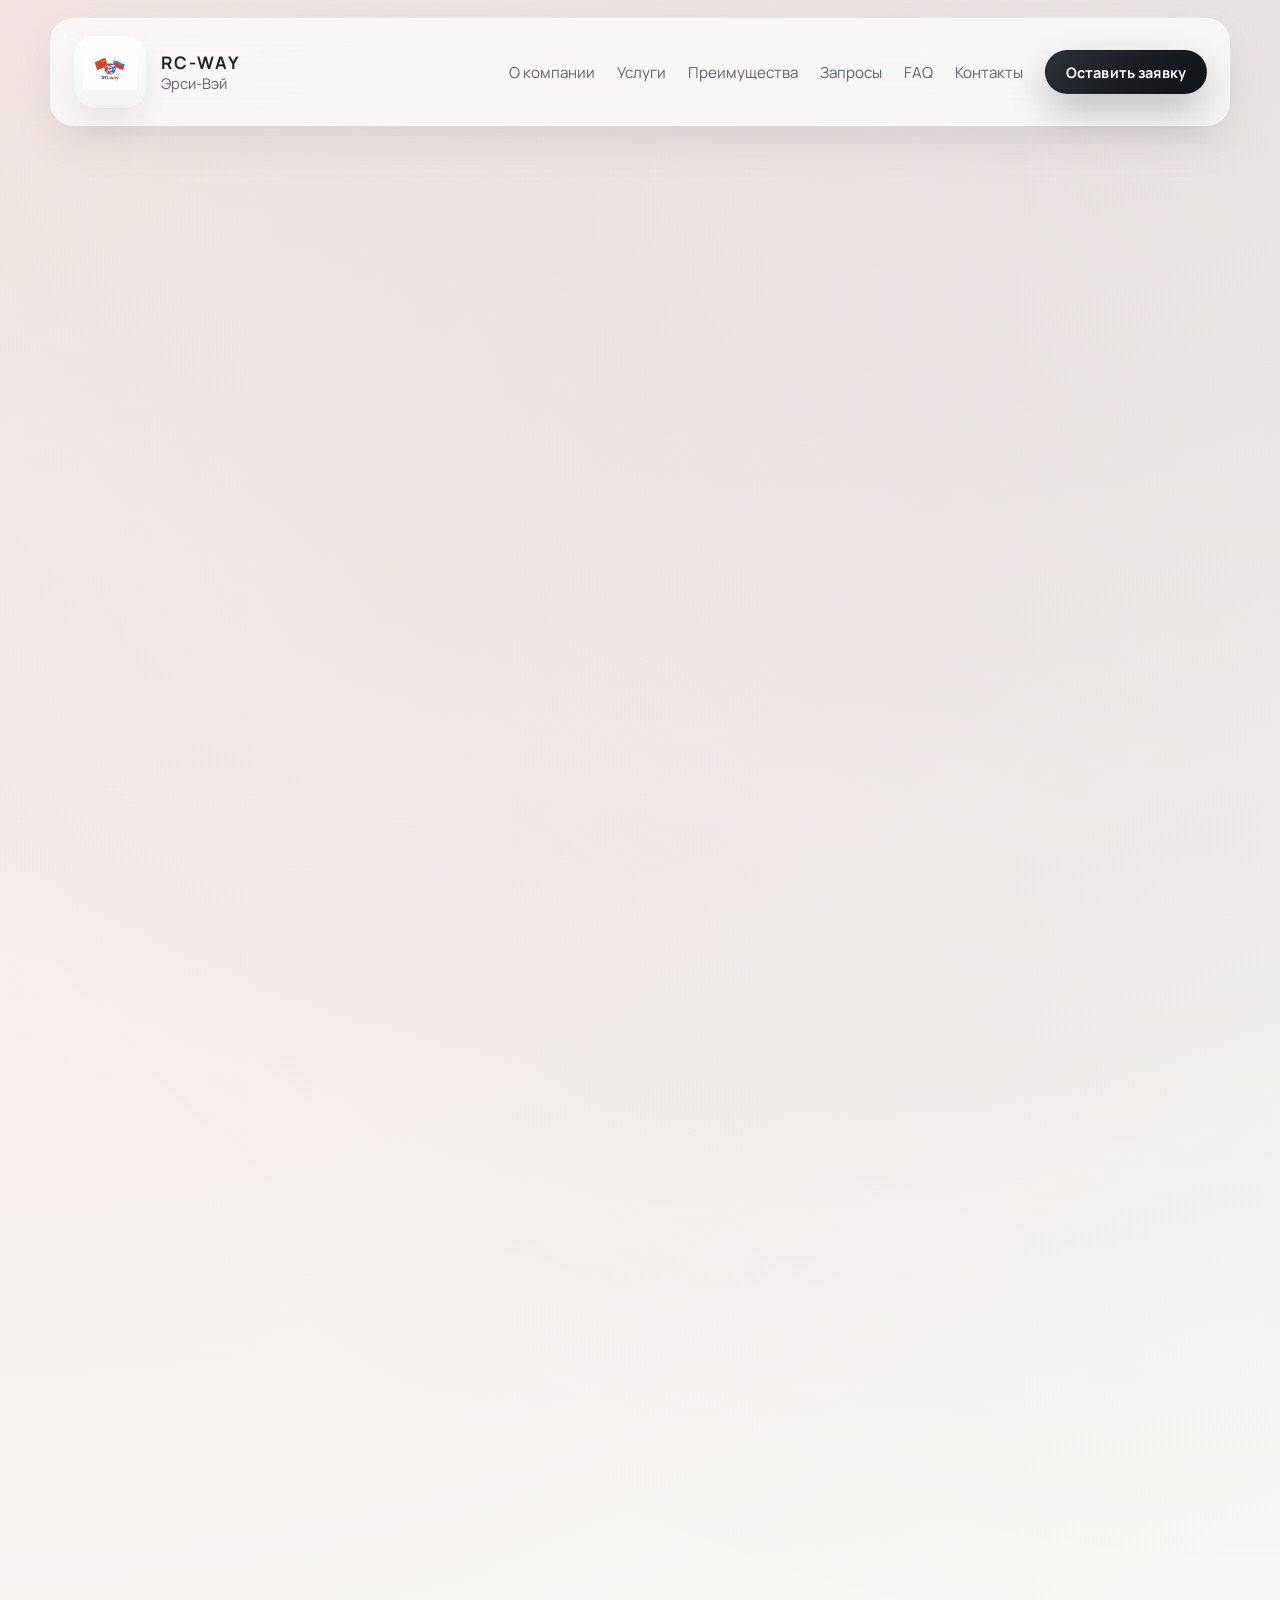
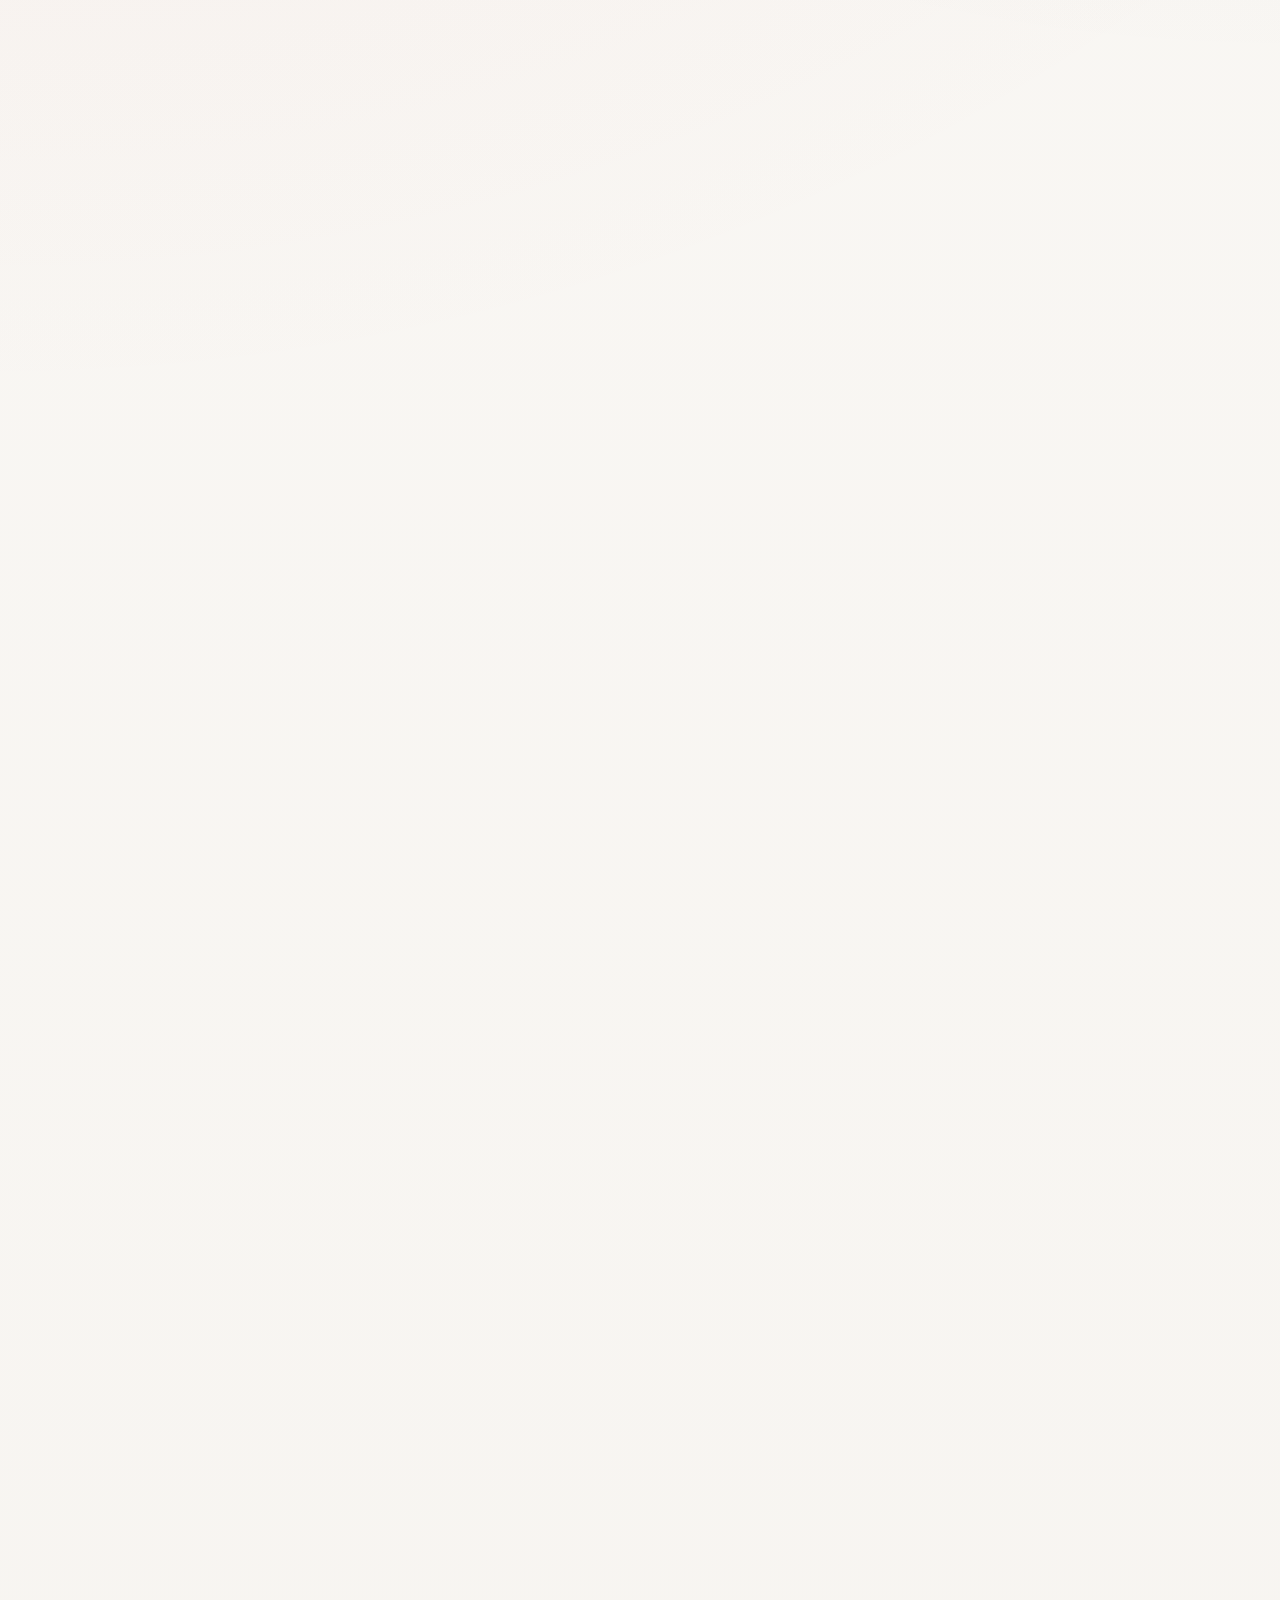
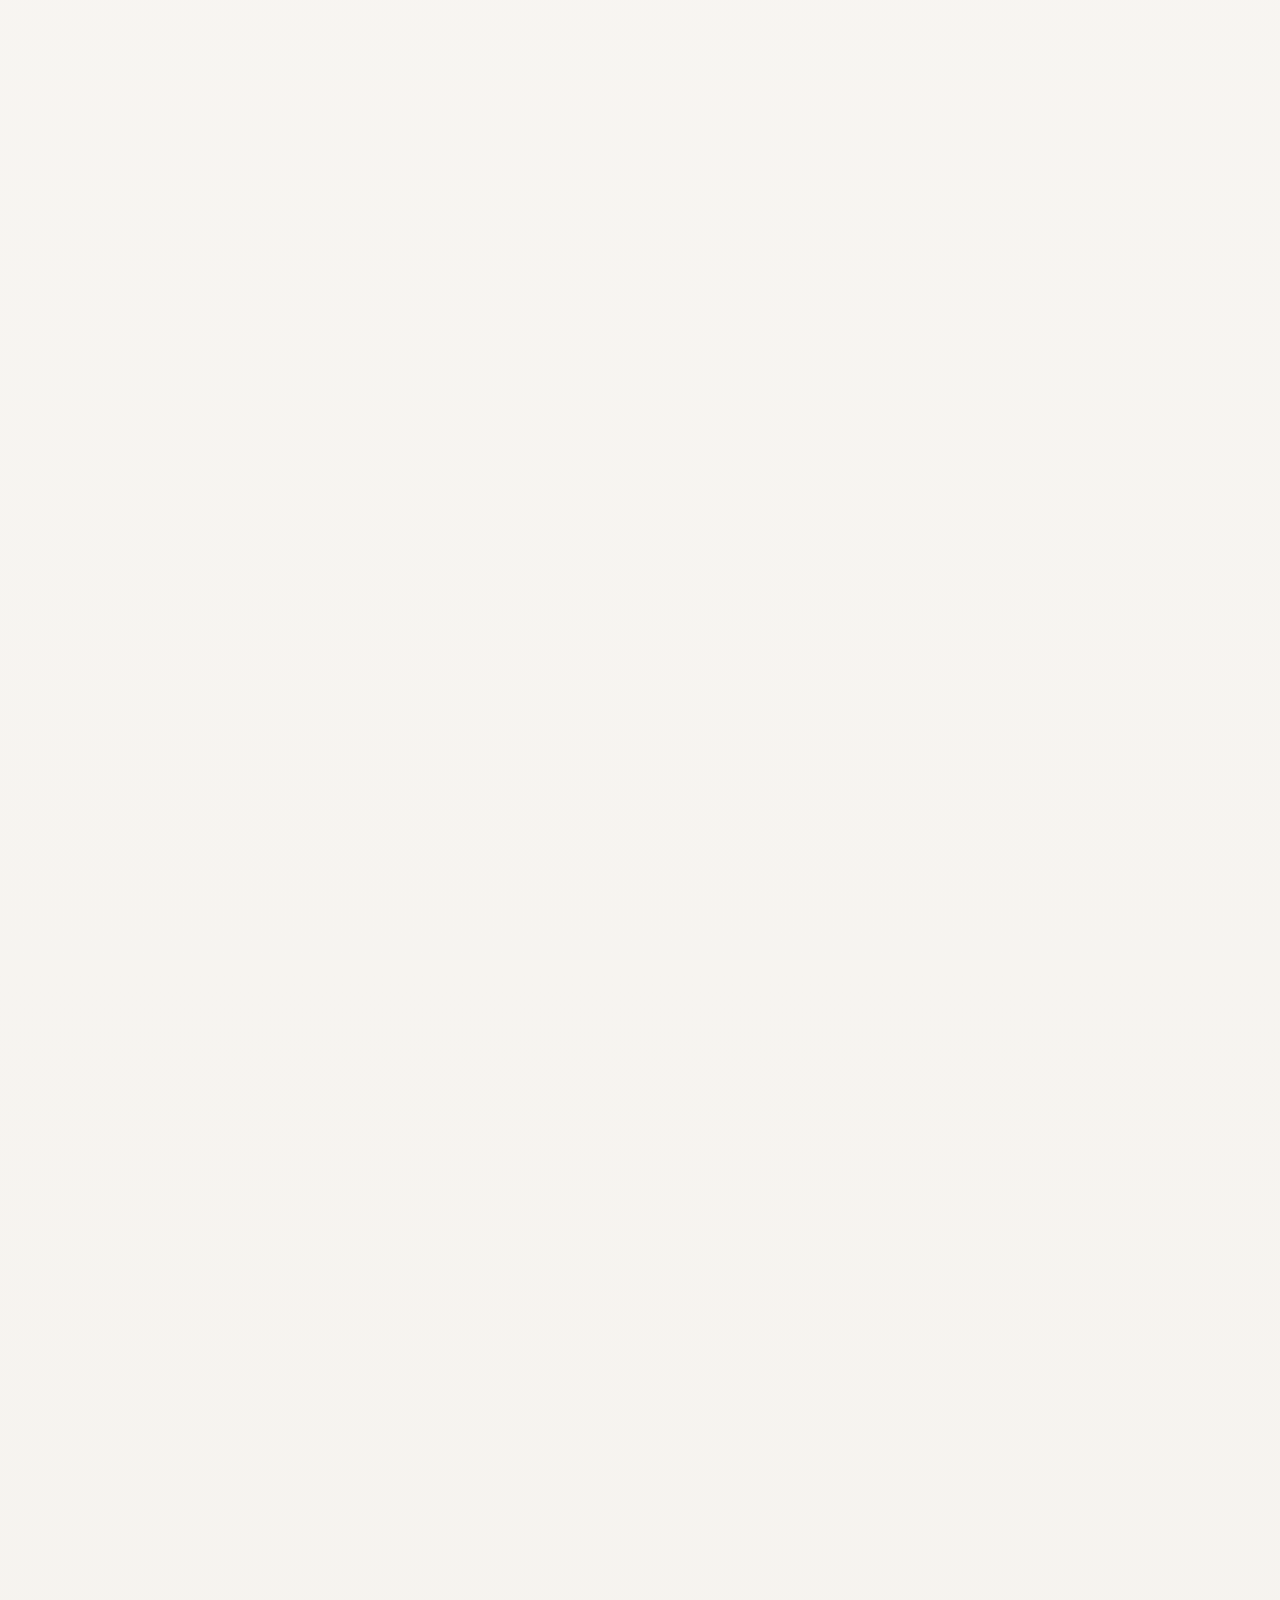
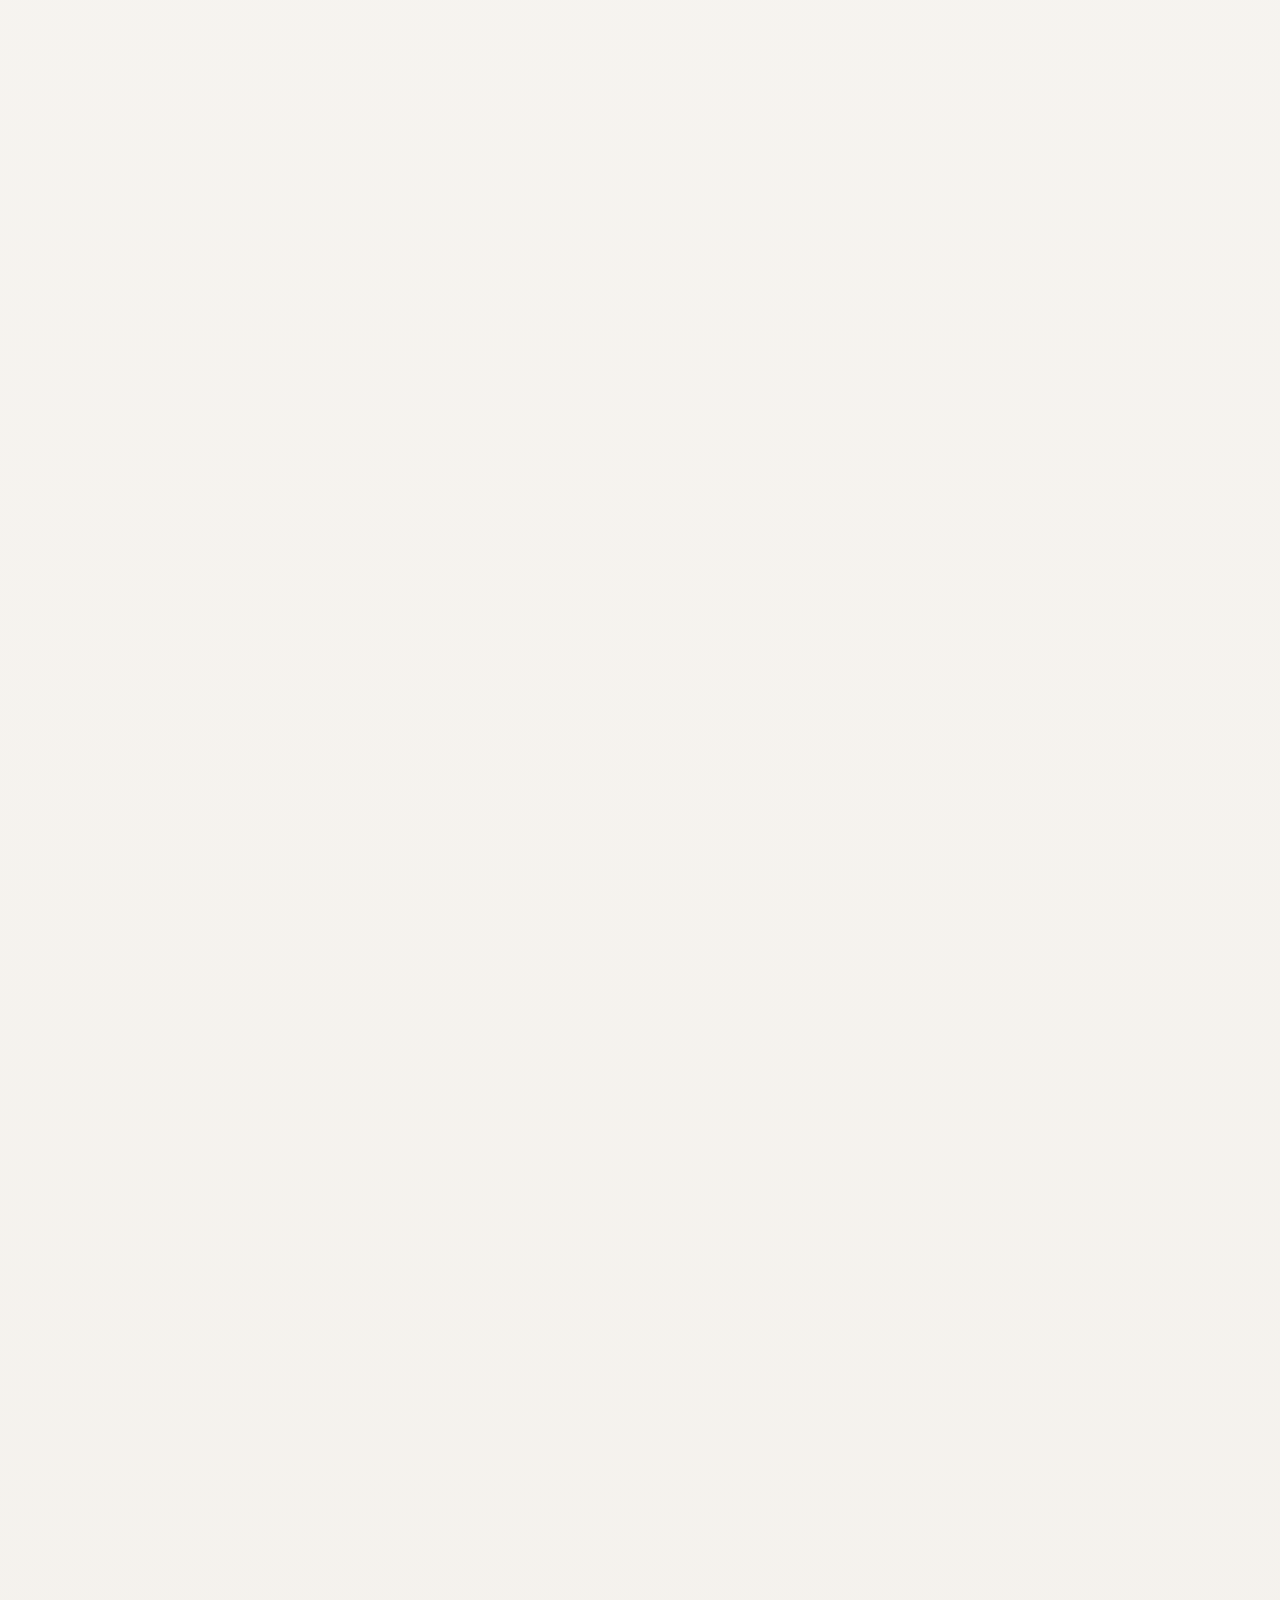
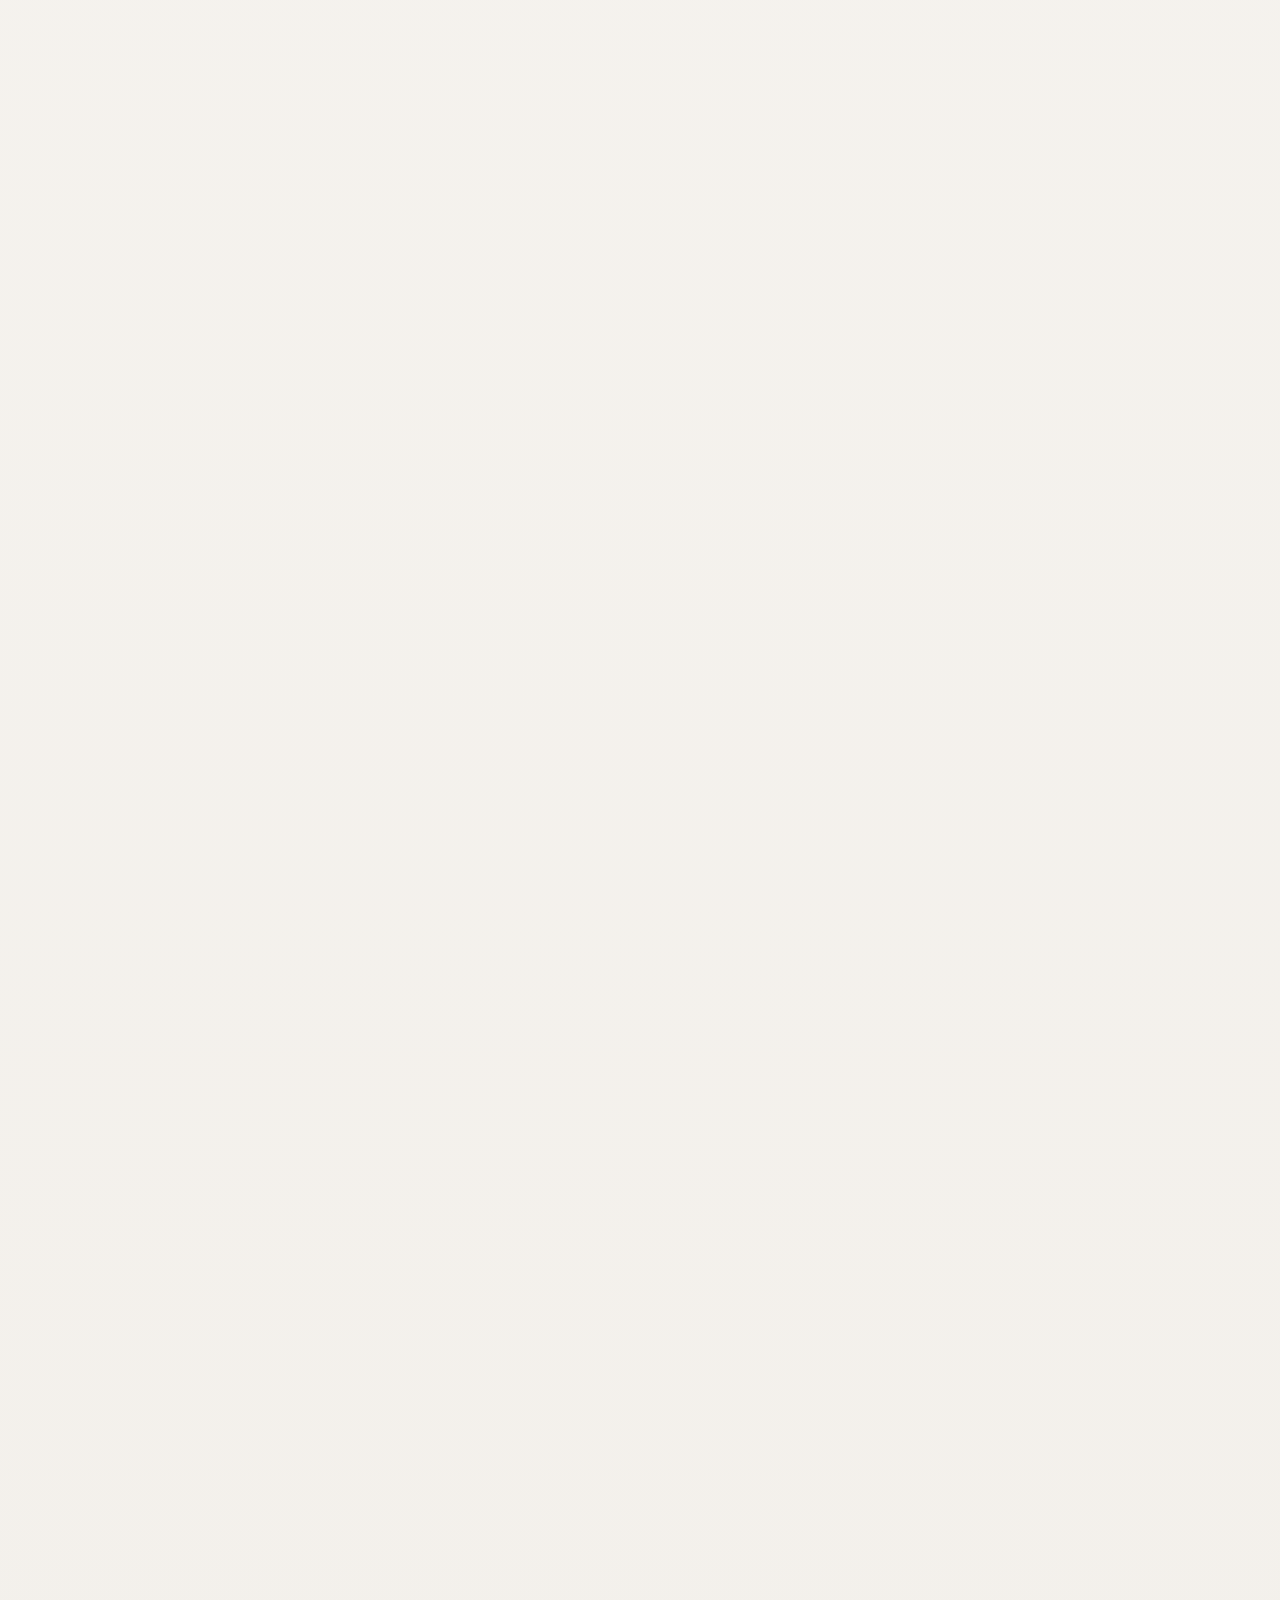
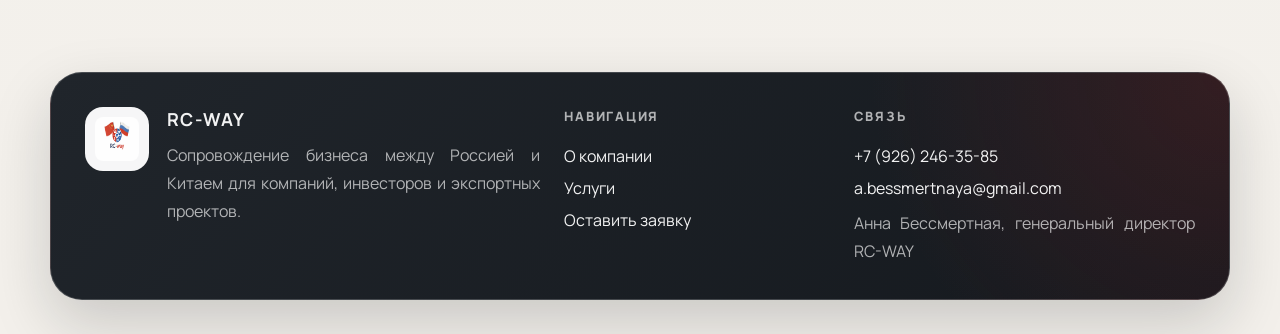
==== index.html @ 9daf8be9 "Add files via upload" ====
<!DOCTYPE html>
<html lang="ru">
<head>
  <meta charset="UTF-8">
  <meta name="viewport" content="width=device-width, initial-scale=1.0">
  <title>RC-WAY | Бизнес между Россией и Китаем: консалтинг, экспорт, локализация</title>
  <meta
    name="description"
    content="RC-WAY — сопровождение бизнеса между Россией и Китаем. Консалтинг, экспорт, локализация, логистика, GR-поддержка и комплексное сопровождение компаний и инвесторов."
  >
  <meta name="theme-color" content="#f6f4f1">
  <link rel="preconnect" href="https://fonts.googleapis.com">
  <link rel="preconnect" href="https://fonts.gstatic.com" crossorigin>
  <link
    href="https://fonts.googleapis.com/css2?family=Cormorant+Garamond:wght@500;600;700&family=Manrope:wght@400;500;600;700;800&display=swap"
    rel="stylesheet"
  >
  <link rel="stylesheet" href="css/style.css">
</head>
<body>
  <div class="page-shell">
    <header class="site-header">
      <div class="container">
        <nav class="navbar" aria-label="Главное меню">
          <a class="brand" href="#top" aria-label="RC-WAY">
            <img src="assets/logo-rc-way.png" alt="Логотип RC-WAY" class="brand__logo">
            <span class="brand__text">
              <strong>RC-WAY</strong>
              <span>Эрси-Вэй</span>
            </span>
          </a>

          <button class="menu-toggle" type="button" aria-expanded="false" aria-controls="site-menu">
            <span></span>
            <span></span>
            <span></span>
            <span class="sr-only">Открыть меню</span>
          </button>

          <div class="nav-panel" id="site-menu">
            <a href="#about">О компании</a>
            <a href="#services">Услуги</a>
            <a href="#advantages">Преимущества</a>
            <a href="#cases">Запросы</a>
            <a href="#faq">FAQ</a>
            <a href="#contacts">Контакты</a>
            <a class="btn btn--small btn--dark" href="#contacts">Оставить заявку</a>
          </div>
        </nav>
      </div>
    </header>

    <main id="top">
      <section class="hero section reveal">
        <div class="container hero__grid">
          <div class="hero__content reveal reveal--delay-1">
            <span class="eyebrow">RC-WAY | Russia-China Business Advisory</span>
            <h1>Сопровождение бизнеса между Россией и Китаем</h1>
            <p class="hero__lead">
              Консалтинг, экспорт, локализация, логистика и комплексное сопровождение
              компаний, работающих между Россией и Китаем.
            </p>
            <div class="hero__actions">
              <a class="btn btn--accent" href="#contacts">Оставить заявку</a>
              <a class="btn btn--dark" href="#contacts">Связаться</a>
            </div>
            <ul class="hero-points">
              <li>Комплексное сопровождение проектов под ключ</li>
              <li>Понимание специфики российского и китайского рынков</li>
              <li>Юридическая, логистическая и организационная поддержка</li>
              <li>Фокус на экспорте, инвестициях и развитии бизнеса</li>
            </ul>
          </div>
        </div>
      </section>

      <section class="section reveal" id="about">
        <div class="container">
          <div class="section-heading reveal">
            <span class="eyebrow">О компании</span>
            <h2 class="section-heading__about">RC-WAY — развитие делового диалога между Россией и Китаем</h2>
          </div>

          <div class="about-layout">
            <article class="info-card about-story reveal reveal--delay-1">
              <h3 class="block-heading">История компании</h3>
              <p>
                Россия и Китай на протяжении многих лет последовательно развивают сотрудничество,
                в том числе в сфере поддержки малого и среднего бизнеса. В 2014 году был подписан
                российско-китайский Меморандум, направленный на развитие делового взаимодействия
                и проведение регулярных профильных форумов.
              </p>
              <p>
                Основной задачей стало формирование практического диалога между компаниями двух стран,
                развитие экономического сотрудничества, создание инфраструктуры поддержки предпринимательства
                и выстраивание прямых контактов между бизнесами.
              </p>
              <p>
                В рамках этих инициатив была сформирована рабочая группа при Государственной Думе РФ,
                а также запущены совместные проекты с участием российских и китайских компаний.
              </p>
              <p>
                Российское направление компании RC-WAY возглавила Анна Бессмертная — китаист
                и экономист-международник.
              </p>
            </article>

            <aside class="leader-profile reveal reveal--delay-2">
              <div class="leader-profile__image-wrap">
                <img src="assets/anna-bessmertnaya.png" alt="Анна Бессмертная, генеральный директор RC-WAY">
              </div>
              <div class="leader-profile__body">
                <h3 class="block-heading">Руководитель</h3>
                <p>Анна Бессмертная — Генеральный директор RC-WAY</p>
              </div>
            </aside>
          </div>

          <div class="leader-card reveal reveal--delay-3">
            <div class="leader-card__content">
              <h3 class="block-heading">Гуманитарное сотрудничество</h3>
              <p>
                Эффективное развитие бизнеса между Россией и Китаем невозможно без учета
                культурного контекста. Компания помогает выстраивать гуманитарные связи
                и усиливать продвижение российских продуктов через культурные и деловые инициативы.
              </p>
            </div>
            <div class="leader-card__aside">
              <p>
                Такой подход помогает не только выстраивать переговоры и запускать проекты,
                но и создавать более устойчивое доверие между компаниями, рынками и деловыми сообществами.
              </p>
            </div>
          </div>
        </div>
      </section>

      <section class="section section--soft reveal" id="services">
        <div class="container">
          <div class="section-heading reveal">
            <span class="eyebrow">Услуги</span>
            <h2>Комплексные решения для бизнеса между Россией и Китаем</h2>
            <p>
              Услуги разделены по типовым задачам клиентов, чтобы легко найти нужное
              направление сопровождения.
            </p>
          </div>

          <div class="services-grid">
            <article class="service-card reveal reveal--delay-1">
              <div class="service-card__header">
                <span class="service-card__index">01</span>
                <h3>Китайскому бизнесу в России</h3>
              </div>
              <ul class="list list--compact">
                <li>Запуск бизнеса в России</li>
                <li>Поиск партнеров</li>
                <li>Сопровождение контрактов</li>
                <li>Продвижение товаров</li>
                <li>Сопровождение инвестиций</li>
                <li>Due diligence</li>
                <li>Представительские услуги</li>
                <li>Организация бизнес-миссий</li>
                <li>Визовая, юридическая и миграционная поддержка</li>
                <li>Помощь в разрешении споров</li>
                <li>GR-сопровождение</li>
              </ul>
            </article>

            <article class="service-card reveal reveal--delay-2">
              <div class="service-card__header">
                <span class="service-card__index">02</span>
                <h3>Российским компаниям для выхода в Китай</h3>
              </div>
              <ul class="list list--compact">
                <li>Рыночные исследования</li>
                <li>Стратегия выхода на рынок Китая</li>
                <li>Сертификация</li>
                <li>Расчет таможенных платежей</li>
                <li>Логистика</li>
                <li>Анализ конкурентов</li>
                <li>Финансовая модель</li>
                <li>Поиск и проверка партнеров</li>
                <li>Деловые миссии</li>
                <li>Переговорное сопровождение</li>
                <li>Переводческие услуги</li>
                <li>Юридическое сопровождение</li>
                <li>Участие в выставках</li>
                <li>Продвижение в торговых сетях и на электронных площадках</li>
              </ul>
            </article>

            <article class="service-card reveal reveal--delay-3">
              <div class="service-card__header">
                <span class="service-card__index">03</span>
                <h3>Дополнительные услуги</h3>
              </div>
              <ul class="list list--compact">
                <li>Регистрация юридических лиц в КНР</li>
                <li>Открытие счетов</li>
                <li>Получение лицензий</li>
                <li>Запуск офиса в Китае</li>
                <li>Рекрутинг и найм персонала</li>
                <li>Бухгалтерское сопровождение</li>
                <li>Документооборот</li>
                <li>Возврат НДС</li>
                <li>Переводы и заверение документов</li>
              </ul>
            </article>
          </div>
        </div>
      </section>

      <section class="section reveal" id="advantages">
        <div class="container">
          <div class="section-heading reveal">
            <span class="eyebrow">Преимущества</span>
            <h2>Почему компании выбирают RC-WAY</h2>
          </div>

          <div class="advantages-grid">
            <article class="advantage-card reveal reveal--delay-1">
              <h3>Экспертиза по российско-китайскому направлению</h3>
              <p>Практическое понимание деловой среды, коммуникации и специфики работы двух рынков.</p>
            </article>
            <article class="advantage-card reveal reveal--delay-2">
              <h3>Комплексное сопровождение</h3>
              <p>От первой консультации и стратегии до документов, переговоров, логистики и запуска.</p>
            </article>
            <article class="advantage-card reveal reveal--delay-3">
              <h3>Поддержка в одном окне</h3>
              <p>Юридические, организационные, логистические и переводческие вопросы координируются в едином процессе.</p>
            </article>
            <article class="advantage-card reveal reveal--delay-1">
              <h3>Фокус на развитии и снижении рисков</h3>
              <p>Помогаем выйти на рынок, локализовать проект и выстроить устойчивую операционную модель.</p>
            </article>
            <article class="advantage-card reveal reveal--delay-2">
              <h3>Работа с экспортом и инвестициями</h3>
              <p>Поддерживаем экспортные, инвестиционные и локализационные проекты на разных этапах реализации.</p>
            </article>
            <article class="advantage-card reveal reveal--delay-3">
              <h3>Персональный подход</h3>
              <p>Решения подбираются под отрасль, цели бизнеса, стадию проекта и уровень готовности к выходу на рынок.</p>
            </article>
          </div>
        </div>
      </section>

      <section class="section section--soft reveal" id="cases">
        <div class="container">
          <div class="section-heading reveal">
            <span class="eyebrow">Типовые запросы</span>
            <h2>С какими задачами к нам обращаются</h2>
            <p>
              RC-WAY подключается тогда, когда бизнесу нужен опытный партнер для
              выстраивания понятного маршрута между Россией и Китаем.
            </p>
          </div>

          <div class="requests-grid">
            <article class="request-card reveal reveal--delay-1">
              <h3>Запуск китайского бизнеса в России</h3>
              <p>От выбора модели входа до организации деятельности, документов и коммуникации с партнерами.</p>
            </article>
            <article class="request-card reveal reveal--delay-2">
              <h3>Выход российской компании на рынок Китая</h3>
              <p>Аналитика, стратегия, поиск каналов сбыта, проверка партнеров и сопровождение выхода.</p>
            </article>
            <article class="request-card reveal reveal--delay-3">
              <h3>Поиск и проверка партнеров</h3>
              <p>Подбор контрагентов, первичная оценка надежности, организация контактов и переговоров.</p>
            </article>
            <article class="request-card reveal reveal--delay-1">
              <h3>Сопровождение экспортного проекта</h3>
              <p>Координация документов, логистики, расчетов, согласований и продвижения продукции.</p>
            </article>
            <article class="request-card reveal reveal--delay-2">
              <h3>Сертификация, таможня и логистика</h3>
              <p>Помощь в маршруте поставки, расчете платежей, подготовке документов и снижении операционных рисков.</p>
            </article>
            <article class="request-card reveal reveal--delay-3">
              <h3>Переговоры, миссии и выставки</h3>
              <p>Организация деловых встреч, презентаций, бизнес-миссий, форумов и отраслевых мероприятий.</p>
            </article>
          </div>
        </div>
      </section>

      <section class="section reveal" id="faq">
        <div class="container">
          <div class="section-heading reveal">
            <span class="eyebrow">FAQ</span>
            <h2>Часто задаваемые вопросы</h2>
          </div>

          <div class="faq-list">
            <details class="faq-item reveal">
              <summary>С кем работает RC-WAY?</summary>
              <p>С китайскими компаниями, которые выходят на рынок России, с российскими компаниями и экспортерами, работающими с Китаем, а также с инвесторами и предпринимателями, которым нужен надежный партнер по российско-китайскому направлению.</p>
            </details>
            <details class="faq-item reveal reveal--delay-1">
              <summary>Можно ли заказать только консультацию?</summary>
              <p>Да. Можно начать с консультации, чтобы определить формат сотрудничества, риски, приоритеты и дальнейший маршрут проекта.</p>
            </details>
            <details class="faq-item reveal reveal--delay-2">
              <summary>Помогаете ли вы с выходом на рынок Китая?</summary>
              <p>Да. RC-WAY помогает российским компаниям и экспортерам с аналитикой, стратегией выхода, поиском партнеров, логистикой, переговорами и организационным сопровождением.</p>
            </details>
            <details class="faq-item reveal">
              <summary>Работаете ли вы с китайскими компаниями в России?</summary>
              <p>Да. Компания сопровождает запуск бизнеса, поиск партнеров, контракты, инвестиционные проекты, GR-вопросы, разрешительную документацию и текущую операционную поддержку.</p>
            </details>
            <details class="faq-item reveal reveal--delay-1">
              <summary>Можно ли получить сопровождение под ключ?</summary>
              <p>Да. Формат подбирается под задачу: от точечной услуги до комплексного сопровождения проекта на всех этапах.</p>
            </details>
            <details class="faq-item reveal reveal--delay-2">
              <summary>Помогаете ли вы с логистикой, сертификацией и документами?</summary>
              <p>Да. RC-WAY подключается к вопросам логистики, таможенных расчетов, сертификации, договорной и разрешительной документации.</p>
            </details>
            <details class="faq-item reveal">
              <summary>Работаете ли вы с инвестиционными проектами?</summary>
              <p>Да. Компания сопровождает инвестиционные инициативы, локализационные проекты и задачи, связанные с развитием бизнеса между Россией и Китаем.</p>
            </details>
          </div>
        </div>
      </section>

      <section class="section contacts-section reveal" id="contacts">
        <div class="container contacts-grid">
          <div class="contacts-panel reveal reveal--delay-1">
            <span class="eyebrow">Контакты</span>
            <h2>Обсудим ваш проект</h2>
            <p>
              Оставьте заявку на консультацию или свяжитесь напрямую удобным способом.
              Мы поможем понять, с чего начать и как выстроить работу по вашему направлению.
            </p>

            <div class="contact-cards">
              <article class="contact-card">
                <span>Контактное лицо</span>
                <strong>Анна Бессмертная</strong>
                <p>Генеральный директор компании RC-WAY</p>
              </article>
              <article class="contact-card">
                <span>Телефон</span>
                <a href="tel:+79262463585">+7 (926) 246-35-85</a>
              </article>
              <article class="contact-card">
                <span>Email</span>
                <a href="mailto:a.bessmertnaya@gmail.com">a.bessmertnaya@gmail.com</a>
              </article>
            </div>
          </div>

          <div class="form-card reveal reveal--delay-2">
            <form class="lead-form" id="lead-form">
              <div class="form-row">
                <label for="name">Имя</label>
                <input id="name" name="name" type="text" placeholder="Ваше имя" required>
              </div>
              <div class="form-row">
                <label for="company">Компания</label>
                <input id="company" name="company" type="text" placeholder="Название компании">
              </div>
              <div class="form-row">
                <label for="phone">Телефон</label>
                <input id="phone" name="phone" type="tel" placeholder="+7 (___) ___-__-__" required>
              </div>
              <div class="form-row">
                <label for="email">Email</label>
                <input id="email" name="email" type="email" placeholder="name@example.com" required>
              </div>
              <div class="form-row">
                <label for="message">Краткое описание задачи</label>
                <textarea id="message" name="message" rows="5" placeholder="Коротко опишите ваш запрос" required></textarea>
              </div>
              <button class="btn btn--accent btn--full" type="submit">Отправить заявку</button>
              <p class="form-note">
                После отправки откроется письмо на вашем компьютере с уже заполненной темой и текстом.
              </p>
              <p class="form-status" id="form-status" aria-live="polite"></p>
            </form>
          </div>
        </div>
      </section>
    </main>

    <footer class="site-footer">
      <div class="container site-footer__grid">
        <div class="site-footer__brand">
          <img src="assets/logo-rc-way.png" alt="Логотип RC-WAY" class="site-footer__logo">
          <div>
            <strong>RC-WAY</strong>
            <p>Сопровождение бизнеса между Россией и Китаем для компаний, инвесторов и экспортных проектов.</p>
          </div>
        </div>

        <div class="site-footer__links">
          <span>Навигация</span>
          <a href="#about">О компании</a>
          <a href="#services">Услуги</a>
          <a href="#contacts">Оставить заявку</a>
        </div>

        <div class="site-footer__contacts">
          <span>Связь</span>
          <a href="tel:+79262463585">+7 (926) 246-35-85</a>
          <a href="mailto:a.bessmertnaya@gmail.com">a.bessmertnaya@gmail.com</a>
          <p>Анна Бессмертная, генеральный директор RC-WAY</p>
        </div>
      </div>
    </footer>
  </div>

  <script src="js/script.js"></script>
</body>
</html>
---- css/style.css ----
:root {
  --bg: #f6f4f1;
  --bg-secondary: #ece9e4;
  --surface: rgba(255, 255, 255, 0.82);
  --surface-strong: rgba(255, 255, 255, 0.94);
  --surface-dark: #1f2329;
  --surface-soft: #f3f1ee;
  --text: #1e232a;
  --muted: #5d646f;
  --line: rgba(30, 35, 42, 0.1);
  --accent: #ba2828;
  --accent-dark: #861818;
  --accent-soft: rgba(186, 40, 40, 0.1);
  --shadow-soft: 0 18px 48px rgba(22, 26, 33, 0.08);
  --shadow-strong: 0 26px 70px rgba(22, 26, 33, 0.14);
  --radius-2xl: 32px;
  --radius-xl: 28px;
  --radius-lg: 22px;
  --radius-md: 18px;
  --radius-sm: 14px;
  --container: 1180px;
}

*,
*::before,
*::after {
  box-sizing: border-box;
}

html {
  scroll-behavior: smooth;
}

body {
  margin: 0;
  font-family: "Manrope", "Segoe UI", sans-serif;
  color: var(--text);
  background:
    radial-gradient(circle at 0% 0%, rgba(186, 40, 40, 0.08), transparent 24%),
    radial-gradient(circle at 100% 0%, rgba(31, 35, 41, 0.08), transparent 20%),
    linear-gradient(180deg, #faf8f5 0%, #f3f0eb 100%);
  text-rendering: optimizeLegibility;
  -webkit-font-smoothing: antialiased;
}

body.menu-open {
  overflow: hidden;
}

img {
  display: block;
  max-width: 100%;
}

a {
  color: inherit;
  text-decoration: none;
}

button,
input,
textarea {
  font: inherit;
}

p {
  margin: 0;
}

li {
  text-align: justify;
}

.sr-only {
  position: absolute;
  width: 1px;
  height: 1px;
  padding: 0;
  margin: -1px;
  overflow: hidden;
  clip: rect(0, 0, 0, 0);
  white-space: nowrap;
  border: 0;
}

.page-shell {
  min-height: 100vh;
}

.container {
  width: min(calc(100% - 40px), var(--container));
  margin: 0 auto;
}

.section {
  padding: 136px 0;
}

.section--soft {
  position: relative;
  background:
    linear-gradient(180deg, rgba(255, 255, 255, 0.28), rgba(238, 235, 230, 0.9)),
    linear-gradient(135deg, rgba(186, 40, 40, 0.03), transparent 40%);
}

.section-heading {
  max-width: 920px;
  margin-bottom: 64px;
}

.section-heading h2,
.hero h1,
.hero__card h2,
.contacts-panel h2 {
  margin: 0;
  font-family: "Cormorant Garamond", Georgia, serif;
  letter-spacing: -0.04em;
  line-height: 0.95;
  text-wrap: balance;
}

.section-heading h2 {
  margin-bottom: 20px;
  font-size: clamp(3rem, 4.5vw, 4.55rem);
}

.section-heading__about {
  max-width: 980px;
  text-wrap: pretty;
}

.section-heading p,
.hero__lead,
.hero__card p,
.info-card p,
.advantage-card p,
.request-card p,
.faq-item p,
.contacts-panel p,
.contact-card p,
.form-note,
.site-footer p {
  color: var(--muted);
  line-height: 1.75;
  font-size: 1rem;
  text-align: justify;
}

.eyebrow {
  display: inline-flex;
  align-items: center;
  gap: 12px;
  margin-bottom: 20px;
  color: var(--accent);
  font-size: 0.8rem;
  font-weight: 800;
  letter-spacing: 0.18em;
  text-transform: uppercase;
}

.eyebrow::before {
  content: "";
  width: 48px;
  height: 1px;
  background: currentColor;
}

.site-header {
  position: sticky;
  top: 0;
  z-index: 30;
  padding-top: 18px;
}

.navbar {
  display: flex;
  align-items: center;
  justify-content: space-between;
  gap: 20px;
  padding: 16px 22px;
  border: 1px solid rgba(255, 255, 255, 0.72);
  border-radius: 24px;
  background: rgba(255, 255, 255, 0.68);
  backdrop-filter: blur(20px);
  box-shadow: 0 18px 42px rgba(17, 24, 39, 0.08);
}

.brand {
  display: inline-flex;
  align-items: center;
  gap: 14px;
  min-width: 0;
}

.brand__logo {
  width: 74px;
  height: 74px;
  object-fit: contain;
  border-radius: 20px;
  background: linear-gradient(180deg, #ffffff, #f2f2f2);
  padding: 10px;
  box-shadow:
    inset 0 0 0 1px rgba(31, 35, 41, 0.05),
    0 14px 30px rgba(22, 26, 33, 0.08);
}

.brand__text {
  display: flex;
  flex-direction: column;
  gap: 3px;
  line-height: 1.1;
}

.brand__text strong {
  font-size: 1.08rem;
  letter-spacing: 0.12em;
}

.brand__text span {
  font-size: 0.92rem;
  color: var(--muted);
}

.nav-panel {
  display: flex;
  align-items: center;
  gap: 22px;
}

.nav-panel a:not(.btn) {
  position: relative;
  font-size: 0.95rem;
  color: var(--muted);
  transition: color 0.25s ease;
}

.nav-panel a:not(.btn)::after {
  content: "";
  position: absolute;
  left: 0;
  bottom: -6px;
  width: 100%;
  height: 1px;
  transform: scaleX(0);
  transform-origin: left;
  background: var(--accent);
  transition: transform 0.25s ease;
}

.nav-panel a:not(.btn):hover,
.nav-panel a:not(.btn):focus-visible {
  color: var(--text);
}

.nav-panel a:not(.btn):hover::after,
.nav-panel a:not(.btn):focus-visible::after {
  transform: scaleX(1);
}

.menu-toggle {
  display: none;
  width: 48px;
  height: 48px;
  border: 1px solid var(--line);
  border-radius: 15px;
  background: rgba(255, 255, 255, 0.95);
  cursor: pointer;
}

.menu-toggle span {
  display: block;
  width: 18px;
  height: 2px;
  margin: 4px auto;
  border-radius: 999px;
  background: var(--text);
  transition: transform 0.22s ease, opacity 0.22s ease;
}

.btn {
  display: inline-flex;
  align-items: center;
  justify-content: center;
  min-height: 56px;
  padding: 0 28px;
  border: 1px solid transparent;
  border-radius: 999px;
  font-weight: 700;
  letter-spacing: 0.01em;
  transition:
    transform 0.25s ease,
    box-shadow 0.25s ease,
    border-color 0.25s ease,
    background-color 0.25s ease,
    color 0.25s ease;
}

.btn:hover,
.btn:focus-visible {
  transform: translateY(-2px);
}

.btn--accent {
  color: #fff;
  background: linear-gradient(135deg, #cf3c3c 0%, var(--accent) 48%, var(--accent-dark) 100%);
  box-shadow: 0 18px 38px rgba(186, 40, 40, 0.28);
}

.btn--accent:hover,
.btn--accent:focus-visible {
  box-shadow: 0 24px 42px rgba(186, 40, 40, 0.32);
}

.btn--ghost {
  color: var(--text);
  border-color: rgba(30, 35, 42, 0.12);
  background: rgba(255, 255, 255, 0.82);
  box-shadow: inset 0 0 0 1px rgba(255, 255, 255, 0.5);
}

.btn--ghost:hover,
.btn--ghost:focus-visible {
  border-color: rgba(186, 40, 40, 0.24);
  box-shadow: 0 12px 28px rgba(22, 26, 33, 0.08);
}

.btn--dark {
  min-height: 56px;
  padding: 0 28px;
  color: #fff;
  background: linear-gradient(135deg, #2c3138 0%, #191d22 55%, #0f1216 100%);
  box-shadow: 0 18px 38px rgba(18, 22, 27, 0.24);
}

.btn--dark:hover,
.btn--dark:focus-visible {
  box-shadow: 0 24px 42px rgba(18, 22, 27, 0.3);
}

.btn--small {
  font-size: 0.9rem;
  min-height: 44px;
  padding: 0 20px;
}

.btn--full {
  width: 100%;
}

.hero {
  padding-top: 56px;
}

.hero__grid {
  display: grid;
  grid-template-columns: minmax(0, 1fr);
  gap: 0;
}

.hero__content,
.hero__card,
.info-card,
.leader-card,
.service-card,
.advantage-card,
.request-card,
.contact-card,
.form-card,
.faq-item,
.contacts-panel {
  border: 1px solid rgba(255, 255, 255, 0.76);
  border-radius: var(--radius-2xl);
  background: var(--surface);
  backdrop-filter: blur(14px);
  box-shadow: var(--shadow-soft);
}

.hero__content,
.hero__card,
.info-card,
.leader-card,
.service-card,
.advantage-card,
.request-card,
.form-card,
.contacts-panel {
  padding: 42px;
}

.hero__content {
  position: relative;
  overflow: hidden;
}

.hero__content::before {
  content: "";
  position: absolute;
  top: -72px;
  right: -100px;
  width: 260px;
  height: 260px;
  border-radius: 50%;
  background: radial-gradient(circle, rgba(186, 40, 40, 0.14), transparent 68%);
}

.hero__content::after {
  content: "";
  position: absolute;
  bottom: -140px;
  left: -100px;
  width: 280px;
  height: 280px;
  border-radius: 50%;
  background: radial-gradient(circle, rgba(31, 35, 41, 0.08), transparent 68%);
}

.hero h1 {
  max-width: 14ch;
  margin-bottom: 24px;
  font-size: clamp(3.5rem, 7vw, 6.1rem);
  line-height: 1;
  text-align: left;
}

.hero__lead {
  max-width: 68ch;
  margin-bottom: 32px;
  font-size: 1.08rem;
}

.hero__actions {
  display: flex;
  flex-wrap: wrap;
  gap: 14px;
  margin-bottom: 34px;
}

.hero-points {
  display: grid;
  grid-template-columns: repeat(4, minmax(0, 1fr));
  gap: 16px;
  padding: 0;
  margin: 0;
  list-style: none;
}

.hero-points li {
  position: relative;
  min-height: 100%;
  padding: 18px 18px 18px 48px;
  border-radius: var(--radius-md);
  background: rgba(255, 255, 255, 0.78);
  color: var(--muted);
  line-height: 1.6;
}

.hero-points li::before {
  content: "";
  position: absolute;
  top: 22px;
  left: 18px;
  width: 14px;
  height: 14px;
  border-radius: 50%;
  background: linear-gradient(135deg, var(--accent), #df6767);
  box-shadow: 0 0 0 6px rgba(186, 40, 40, 0.12);
}

.hero__card {
  display: flex;
  flex-direction: column;
  justify-content: space-between;
  background:
    linear-gradient(180deg, rgba(255, 255, 255, 0.94), rgba(248, 245, 241, 0.84)),
    linear-gradient(135deg, rgba(186, 40, 40, 0.05), transparent 50%);
}

.hero__card-top {
  display: flex;
  flex-wrap: wrap;
  gap: 10px;
  margin-bottom: 28px;
}

.badge {
  display: inline-flex;
  align-items: center;
  min-height: 36px;
  padding: 0 14px;
  border-radius: 999px;
  font-size: 0.84rem;
  font-weight: 700;
  color: var(--accent);
  background: var(--accent-soft);
}

.badge--soft {
  color: var(--text);
  background: rgba(31, 35, 41, 0.07);
}

.hero__card h2 {
  margin-bottom: 18px;
  font-size: clamp(2.2rem, 3vw, 3.2rem);
}

.hero-metrics {
  display: grid;
  gap: 16px;
  margin-top: 30px;
}

.hero-metrics article {
  padding: 18px 20px;
  border-radius: var(--radius-md);
  background: rgba(255, 255, 255, 0.9);
  box-shadow: inset 0 0 0 1px rgba(30, 35, 42, 0.05);
}

.hero-metrics strong {
  display: block;
  margin-bottom: 8px;
  font-size: 1.04rem;
}

.hero-metrics span {
  color: var(--muted);
  line-height: 1.7;
}

.about-grid,
.about-layout,
.services-grid,
.advantages-grid,
.requests-grid,
.contacts-grid,
.site-footer__grid {
  display: grid;
  gap: 24px;
}

.about-layout {
  grid-template-columns: minmax(0, 1.6fr) minmax(320px, 0.9fr);
  gap: 28px;
  align-items: start;
  margin-bottom: 28px;
}

.about-layout > * {
  margin: 0;
  align-self: start;
}

.info-card h3,
.service-card h3,
.advantage-card h3,
.request-card h3,
.leader-card h3 {
  margin: 0 0 16px;
  font-size: 1.35rem;
  line-height: 1.25;
}

.block-heading {
  font-family: "Cormorant Garamond", Georgia, serif;
  font-size: clamp(2rem, 2.5vw, 2.8rem);
  line-height: 0.98;
  letter-spacing: -0.035em;
}

.list,
.leader-facts {
  padding-left: 20px;
  margin: 0;
  color: var(--muted);
  line-height: 1.75;
  text-align: justify;
}

.list--compact li + li {
  margin-top: 8px;
}

.leader-card {
  display: grid;
  grid-template-columns: minmax(0, 1fr) 300px;
  gap: 28px;
  align-items: center;
}

.leader-card__role {
  margin: -6px 0 20px;
  color: var(--accent);
  font-weight: 700;
}

.about-story {
  display: grid;
  gap: 18px;
  height: 100%;
}

.leader-profile {
  display: flex;
  flex-direction: column;
  border: 1px solid rgba(255, 255, 255, 0.76);
  border-radius: var(--radius-2xl);
  background: var(--surface-strong);
  box-shadow: var(--shadow-soft);
  overflow: hidden;
  align-self: start;
  height: 100%;
}

.leader-profile__image-wrap {
  width: 100%;
  min-height: 420px;
  max-height: 460px;
  background: linear-gradient(180deg, #f7f3ee, #ece7e1);
  overflow: hidden;
  border-radius: var(--radius-2xl) var(--radius-2xl) 0 0;
}

.leader-profile__image-wrap img {
  width: 100%;
  height: 100%;
  object-fit: cover;
  object-position: center 18%;
  transform: translateZ(0);
}

.leader-profile__body {
  display: grid;
  gap: 12px;
  padding: 24px 24px 28px;
  background: inherit;
}

.leader-profile__body p {
  color: var(--muted);
  text-align: justify;
}

.leader-card__aside {
  padding: 26px;
  border-radius: var(--radius-lg);
  background:
    linear-gradient(180deg, rgba(186, 40, 40, 0.1), rgba(255, 255, 255, 0.9)),
    linear-gradient(135deg, rgba(31, 35, 41, 0.05), transparent 60%);
}

.services-grid {
  grid-template-columns: repeat(3, minmax(0, 1fr));
}

.service-card {
  position: relative;
  height: 100%;
  background:
    linear-gradient(180deg, rgba(255, 255, 255, 0.94), rgba(245, 242, 238, 0.88));
}

.service-card__header {
  display: flex;
  align-items: center;
  gap: 14px;
  margin-bottom: 20px;
}

.service-card__index {
  display: inline-flex;
  align-items: center;
  justify-content: center;
  width: 50px;
  height: 50px;
  border-radius: 15px;
  background: linear-gradient(135deg, rgba(186, 40, 40, 0.14), rgba(186, 40, 40, 0.03));
  color: var(--accent);
  font-weight: 800;
}

.advantages-grid,
.requests-grid {
  grid-template-columns: repeat(3, minmax(0, 1fr));
}

.advantage-card,
.request-card {
  position: relative;
  overflow: hidden;
}

.advantage-card::before,
.request-card::before {
  content: "";
  display: block;
  width: 58px;
  height: 2px;
  margin-bottom: 20px;
  background: linear-gradient(90deg, var(--accent), rgba(186, 40, 40, 0.08));
}

.advantage-card:hover,
.request-card:hover,
.service-card:hover,
.info-card:hover,
.contact-card:hover {
  transform: translateY(-4px);
  box-shadow: var(--shadow-strong);
}

.info-card,
.service-card,
.advantage-card,
.request-card,
.contact-card {
  transition: transform 0.3s ease, box-shadow 0.3s ease;
}

.faq-list {
  display: grid;
  gap: 16px;
}

.faq-item {
  padding: 0;
  overflow: hidden;
}

.faq-item summary {
  position: relative;
  display: block;
  padding: 24px 72px 24px 26px;
  cursor: pointer;
  font-size: 1.02rem;
  font-weight: 700;
  list-style: none;
}

.faq-item summary::-webkit-details-marker {
  display: none;
}

.faq-item summary::after {
  content: "+";
  position: absolute;
  top: 50%;
  right: 24px;
  transform: translateY(-50%);
  font-size: 1.55rem;
  font-weight: 400;
  color: var(--accent);
}

.faq-item[open] summary::after {
  content: "–";
}

.faq-item p {
  padding: 0 26px 24px;
}

.contacts-grid {
  grid-template-columns: minmax(0, 0.95fr) minmax(340px, 0.85fr);
  align-items: start;
}

.contacts-panel {
  height: 100%;
}

.contacts-panel h2 {
  margin-bottom: 18px;
  font-size: clamp(2.6rem, 4vw, 3.8rem);
}

.contact-cards {
  display: grid;
  gap: 14px;
  margin-top: 30px;
}

.contact-card {
  padding: 24px;
}

.contact-card span,
.site-footer__links span,
.site-footer__contacts span {
  display: block;
  margin-bottom: 10px;
  color: var(--muted);
  font-size: 0.8rem;
  font-weight: 800;
  letter-spacing: 0.14em;
  text-transform: uppercase;
}

.contact-card strong,
.site-footer strong {
  display: block;
  margin-bottom: 6px;
  font-size: 1.1rem;
}

.contact-card a,
.site-footer a {
  transition: color 0.2s ease;
}

.contact-card a:hover,
.site-footer a:hover {
  color: var(--accent);
}

.lead-form {
  display: grid;
  gap: 16px;
}

.form-row {
  display: grid;
  gap: 9px;
}

.form-row label {
  font-size: 0.95rem;
  font-weight: 700;
}

.form-row input,
.form-row textarea {
  width: 100%;
  padding: 16px 18px;
  border: 1px solid rgba(30, 35, 42, 0.12);
  border-radius: 16px;
  background: rgba(255, 255, 255, 0.92);
  color: var(--text);
  transition: border-color 0.2s ease, box-shadow 0.2s ease, background-color 0.2s ease;
}

.form-row input:focus,
.form-row textarea:focus {
  outline: none;
  border-color: rgba(186, 40, 40, 0.45);
  background: #fff;
  box-shadow: 0 0 0 4px rgba(186, 40, 40, 0.08);
}

.form-note,
.form-status {
  font-size: 0.92rem;
}

.form-status {
  min-height: 1.35em;
  font-weight: 700;
  color: var(--accent-dark);
}

.site-footer {
  padding: 26px 0 34px;
}

.site-footer__grid {
  grid-template-columns: minmax(0, 1.2fr) 0.7fr 0.9fr;
  padding: 34px;
  border: 1px solid rgba(255, 255, 255, 0.18);
  border-radius: var(--radius-2xl);
  background:
    radial-gradient(circle at top right, rgba(186, 40, 40, 0.18), transparent 30%),
    linear-gradient(135deg, #20252b 0%, #15191e 100%);
  box-shadow: 0 24px 60px rgba(17, 22, 28, 0.18);
  color: rgba(255, 255, 255, 0.94);
}

.site-footer__brand {
  display: flex;
  gap: 18px;
  align-items: flex-start;
}

.site-footer__logo {
  width: 64px;
  height: 64px;
  padding: 10px;
  border-radius: 18px;
  background: rgba(255, 255, 255, 0.96);
}

.site-footer__brand strong {
  margin-bottom: 10px;
  font-size: 1.12rem;
  letter-spacing: 0.08em;
}

.site-footer__links,
.site-footer__contacts {
  display: grid;
  align-content: start;
  gap: 10px;
}

.site-footer p,
.site-footer__links span,
.site-footer__contacts span {
  color: rgba(255, 255, 255, 0.66);
}

.reveal {
  opacity: 0;
  transform: translateY(28px);
  transition:
    opacity 0.75s ease,
    transform 0.75s cubic-bezier(0.22, 1, 0.36, 1);
}

.reveal.is-visible {
  opacity: 1;
  transform: translateY(0);
}

.reveal--delay-1 {
  transition-delay: 0.08s;
}

.reveal--delay-2 {
  transition-delay: 0.16s;
}

.reveal--delay-3 {
  transition-delay: 0.24s;
}

@media (prefers-reduced-motion: reduce) {
  html {
    scroll-behavior: auto;
  }

  .reveal,
  .reveal--delay-1,
  .reveal--delay-2,
  .reveal--delay-3,
  .btn,
  .info-card,
  .service-card,
  .advantage-card,
  .request-card,
  .contact-card {
    transition: none;
  }

  .reveal {
    opacity: 1;
    transform: none;
  }
}

@media (max-width: 1120px) {
  .contacts-grid,
  .services-grid,
  .about-layout,
  .leader-card,
  .site-footer__grid {
    grid-template-columns: 1fr;
  }

  .advantages-grid,
  .requests-grid,
  .hero-points {
    grid-template-columns: repeat(2, minmax(0, 1fr));
  }

  .leader-profile__image-wrap {
    min-height: 380px;
  }
}

@media (max-width: 860px) {
  .site-header {
    padding-top: 12px;
  }

  .container {
    width: min(calc(100% - 24px), var(--container));
  }

  .section {
    padding: 94px 0;
  }

  .navbar {
    align-items: flex-start;
    flex-wrap: wrap;
    padding: 14px 16px;
  }

  .menu-toggle {
    display: inline-block;
    margin-left: auto;
  }

  .nav-panel {
    display: none;
    width: 100%;
    margin-top: 8px;
    padding: 16px 4px 6px;
    flex-direction: column;
    align-items: flex-start;
    gap: 16px;
  }

  .nav-panel.is-open {
    display: flex;
  }

  .menu-toggle.is-open span:nth-child(1) {
    transform: translateY(6px) rotate(45deg);
  }

  .menu-toggle.is-open span:nth-child(2) {
    opacity: 0;
  }

  .menu-toggle.is-open span:nth-child(3) {
    transform: translateY(-6px) rotate(-45deg);
  }

  .hero-points,
  .advantages-grid,
  .requests-grid {
    grid-template-columns: 1fr;
  }

  .hero h1 {
    max-width: 100%;
  }
}

@media (max-width: 720px) {
  .section {
    padding: 78px 0;
  }

  .hero {
    padding-top: 34px;
  }

  .hero__content,
  .hero__card,
  .info-card,
  .leader-card,
  .service-card,
  .advantage-card,
  .request-card,
  .form-card,
  .contacts-panel {
    padding: 26px;
  }

  .brand__logo {
    width: 62px;
    height: 62px;
  }

  .section-heading {
    margin-bottom: 40px;
  }

  .section-heading h2 {
    font-size: clamp(2.5rem, 9vw, 3.5rem);
  }

  .hero__actions {
    flex-direction: column;
  }

  .btn,
  .btn--ghost,
  .btn--accent {
    width: 100%;
  }

  .faq-item summary {
    padding: 20px 60px 20px 20px;
  }

  .faq-item p {
    padding: 0 20px 20px;
  }

  .site-footer__grid {
    padding: 24px;
  }

  .site-footer__brand {
    flex-direction: column;
  }

  .leader-profile__image-wrap {
    min-height: 320px;
    max-height: none;
  }
}
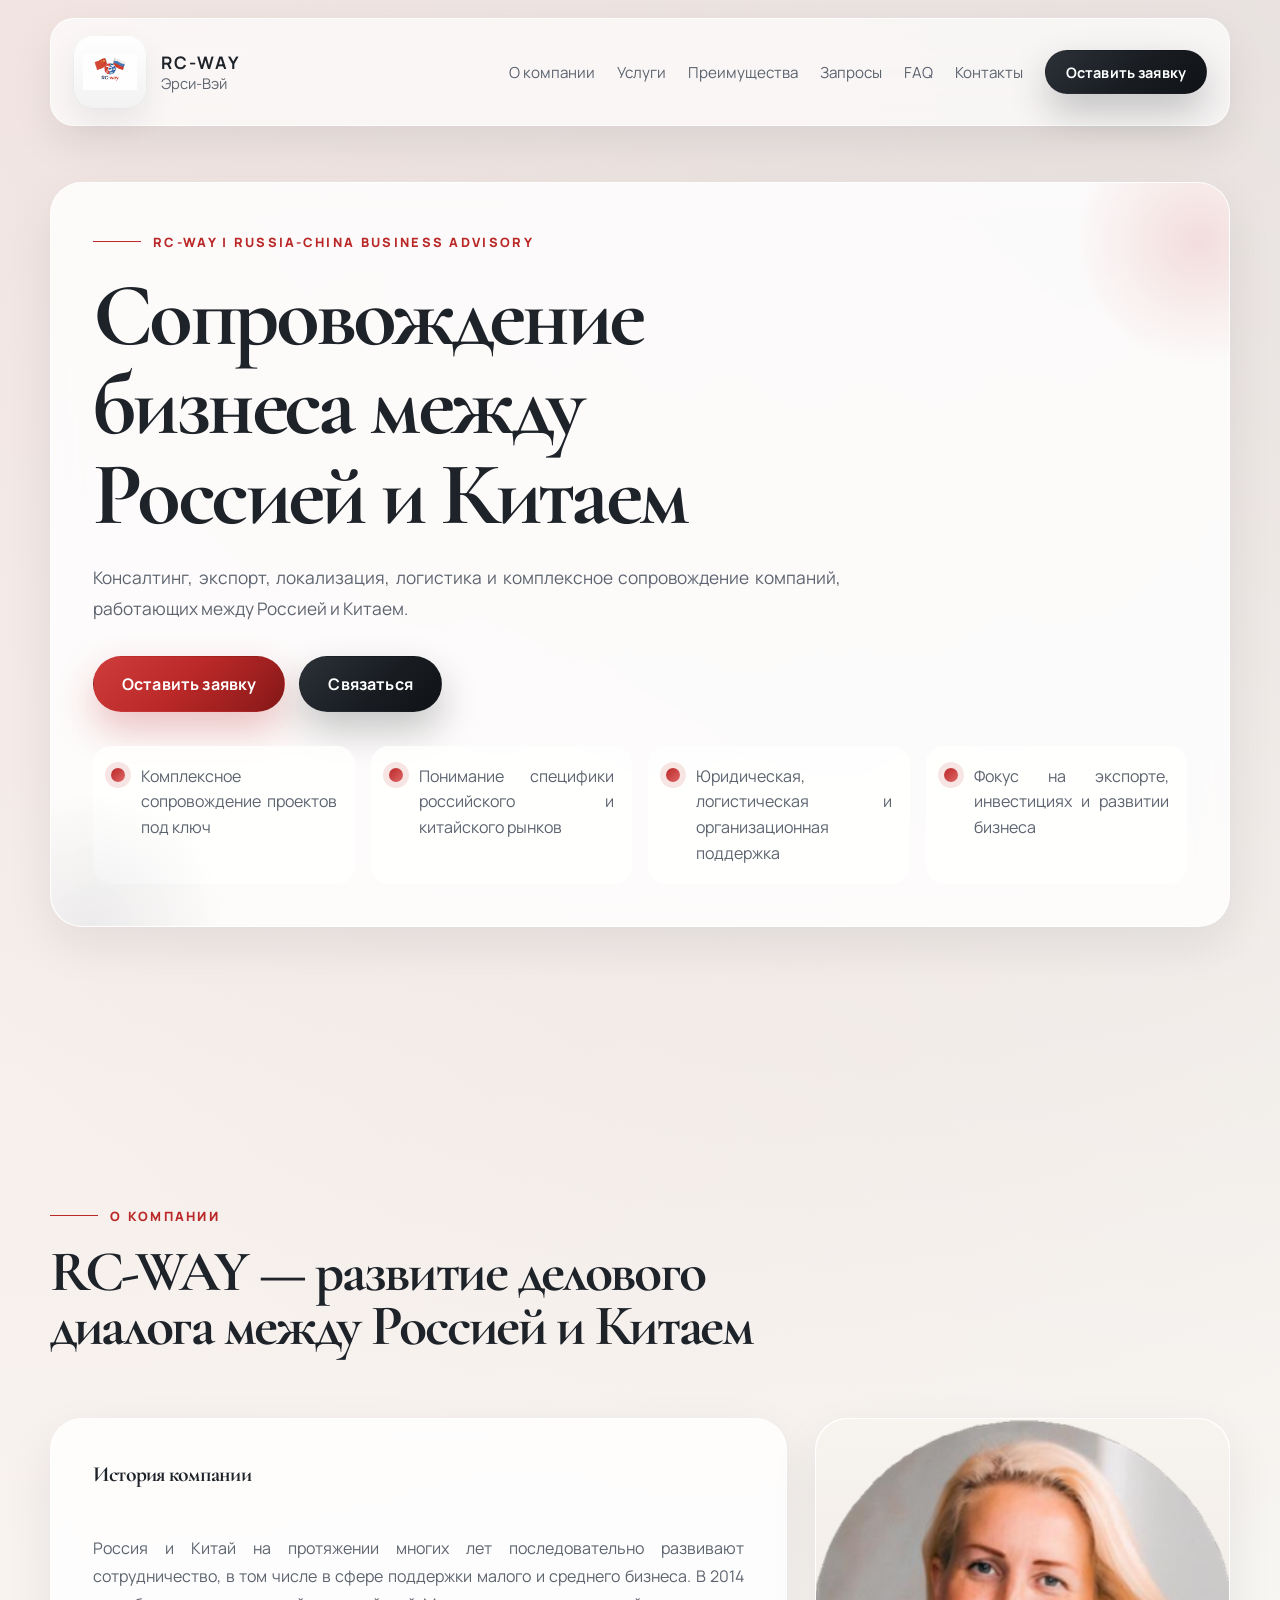
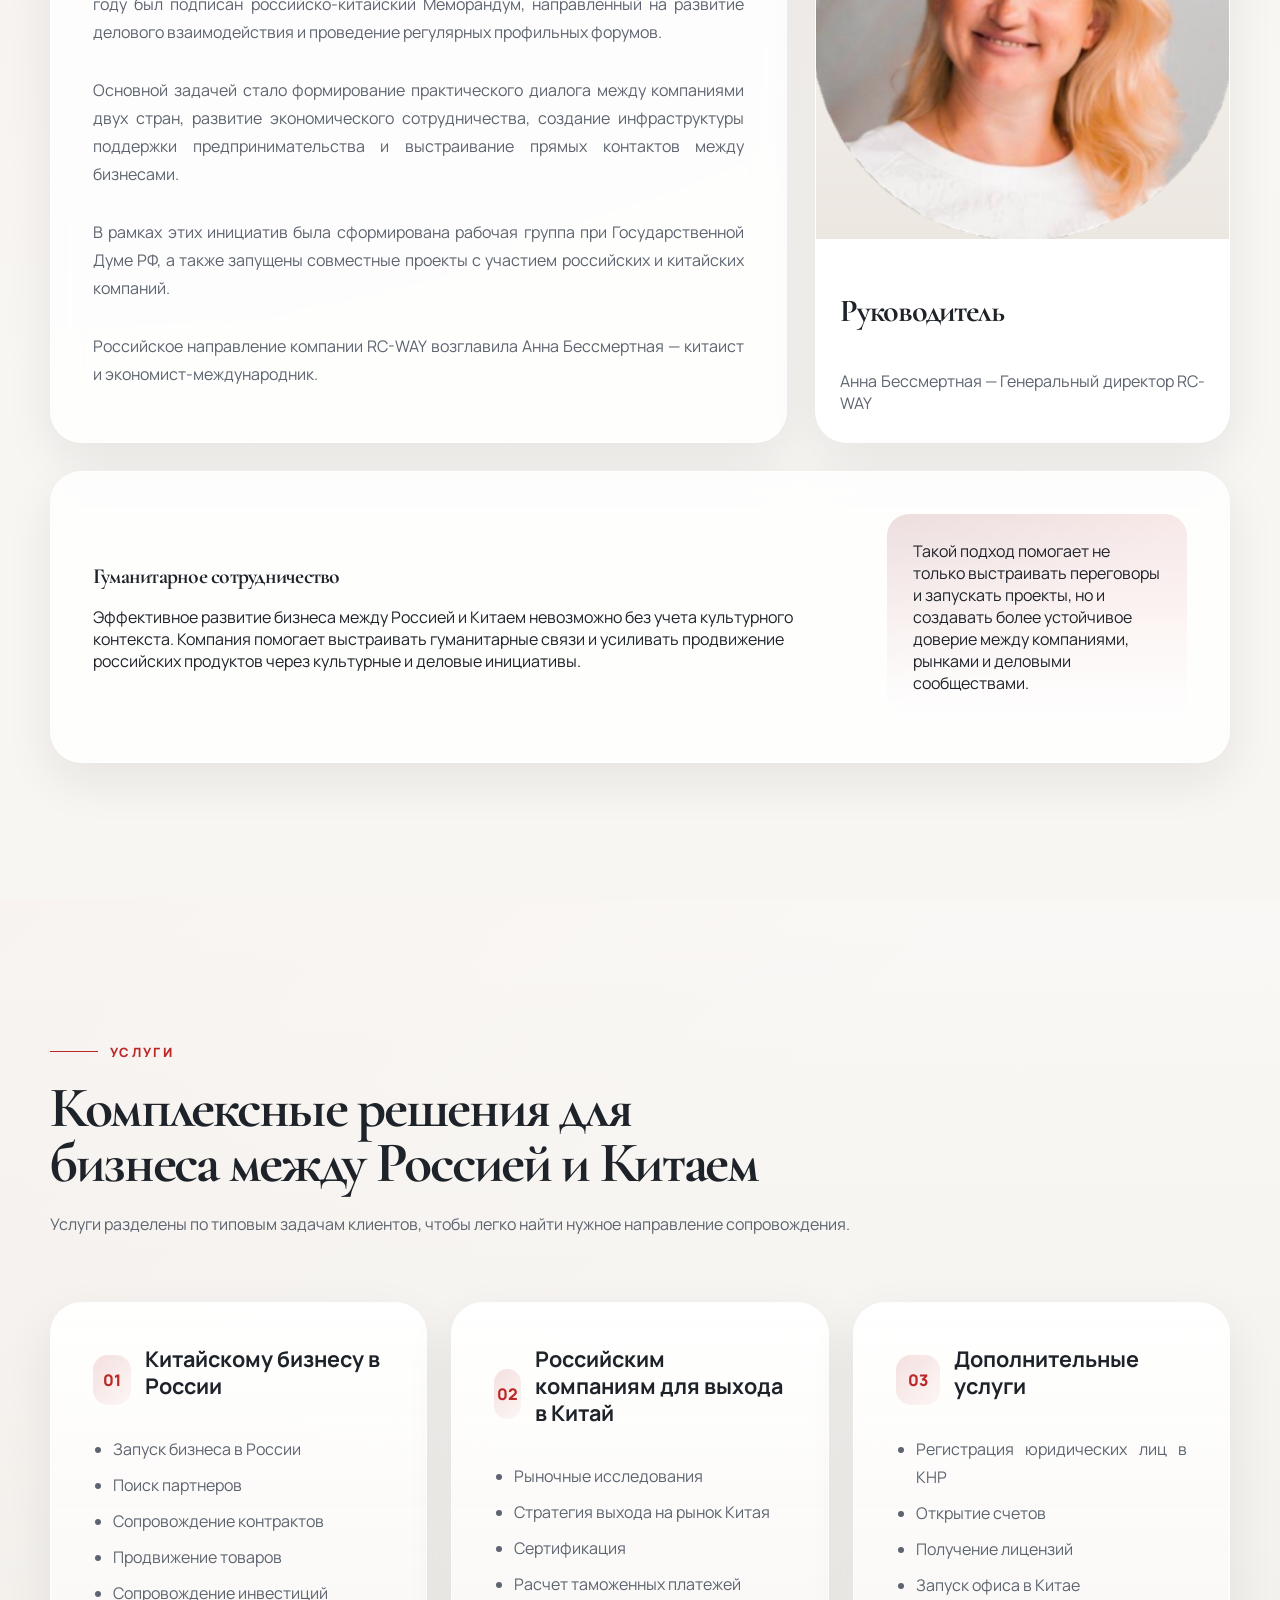
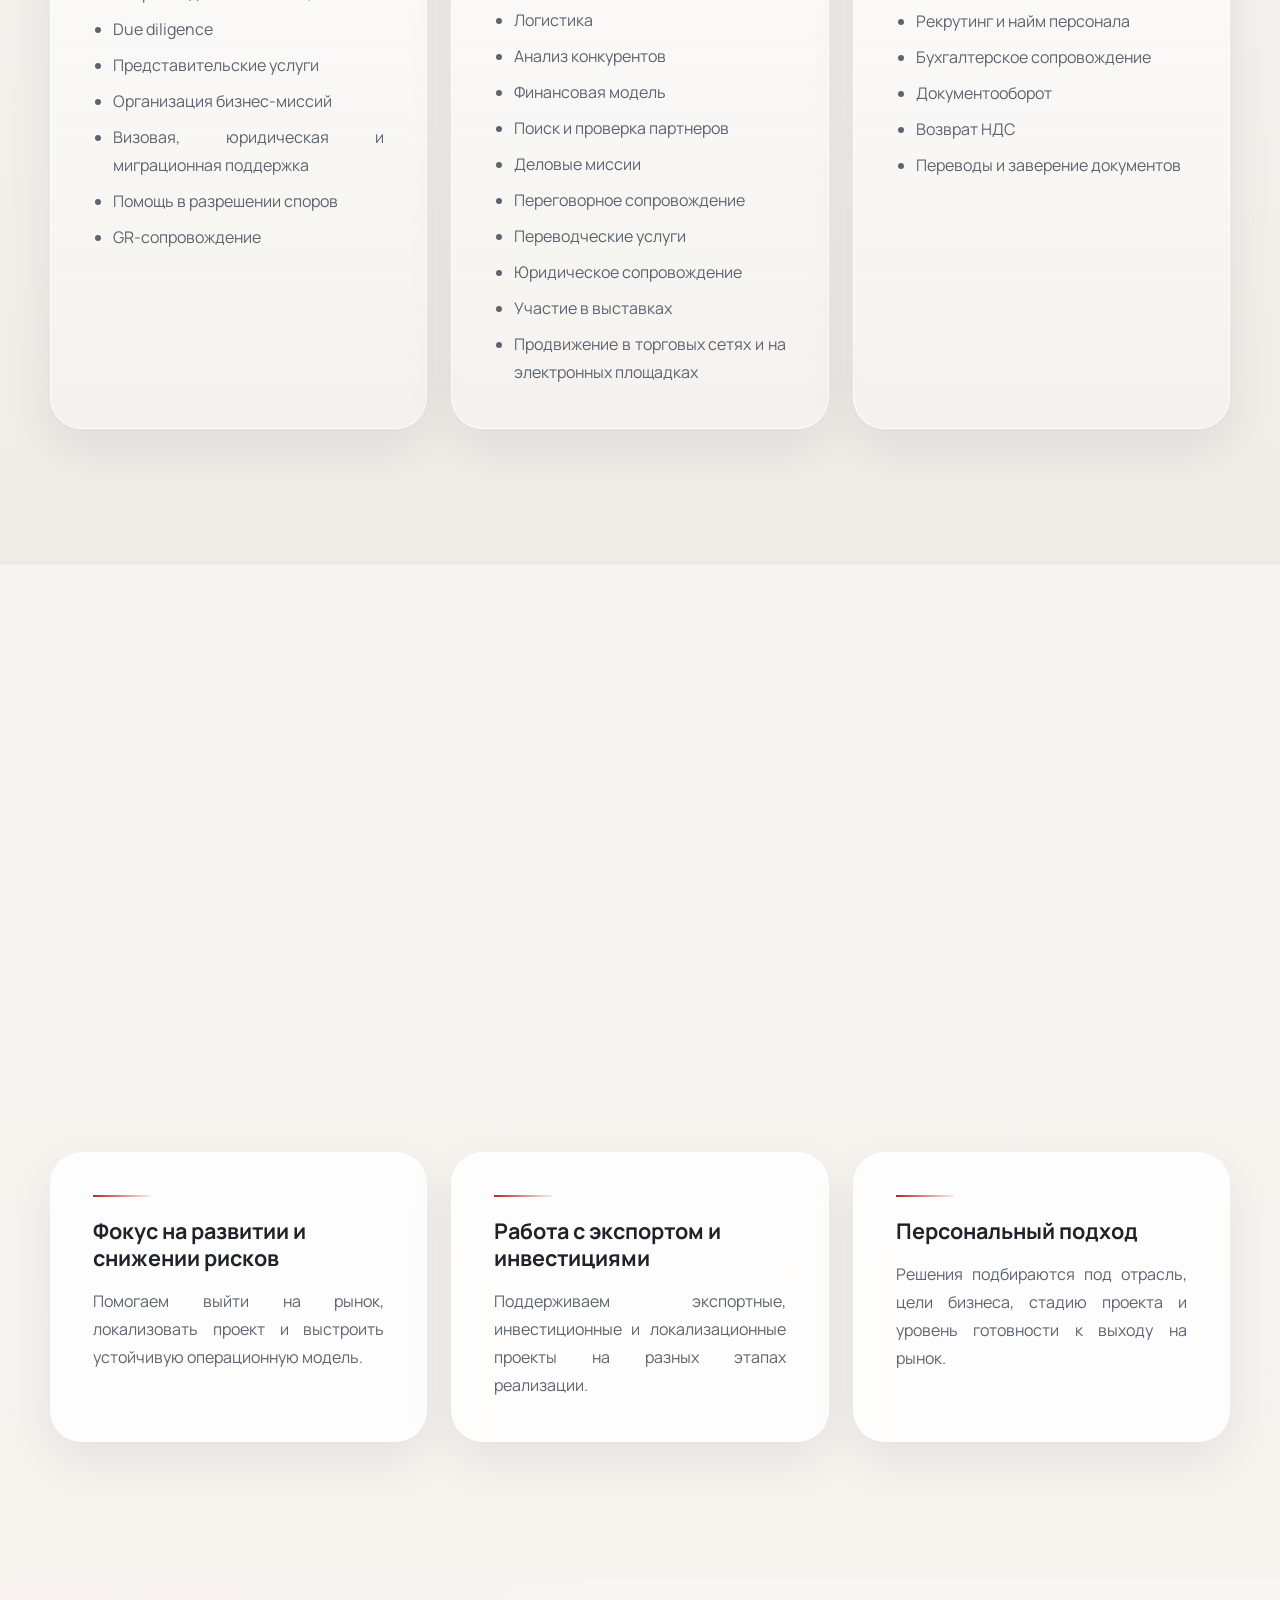
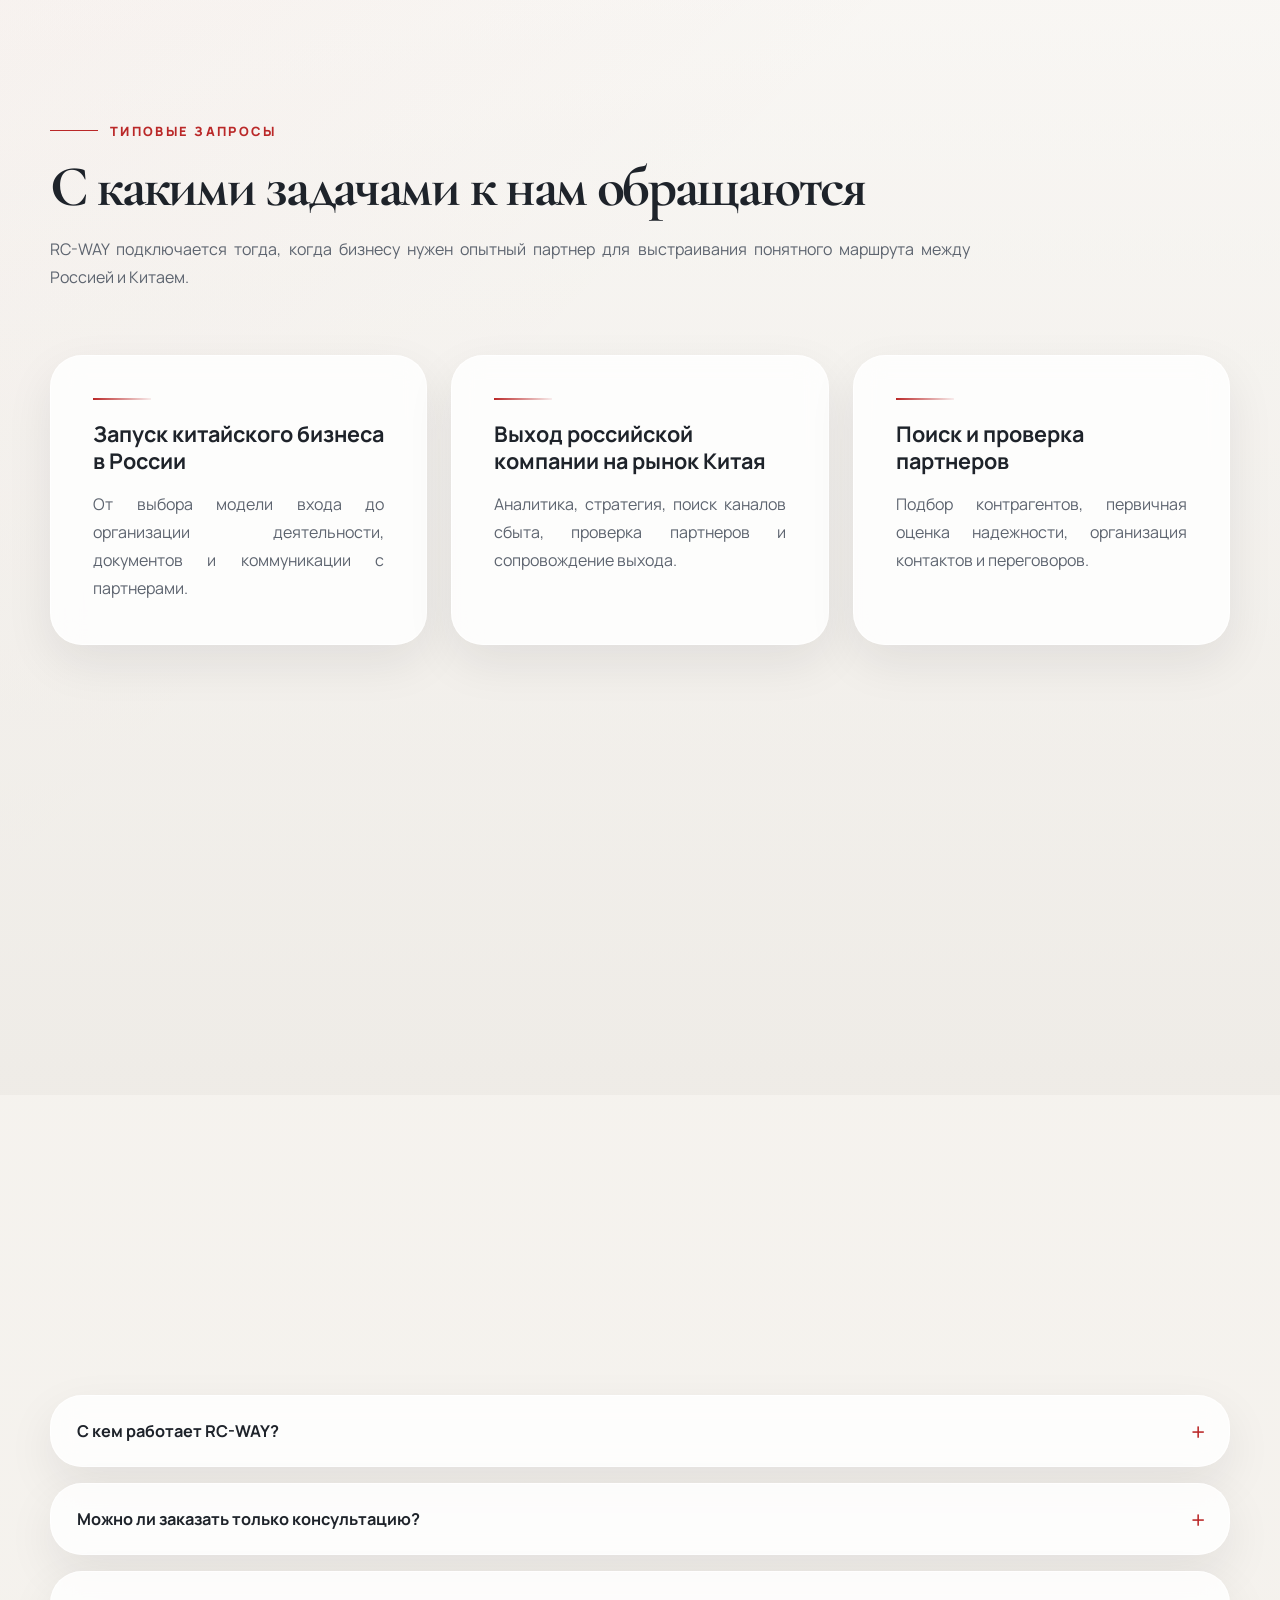
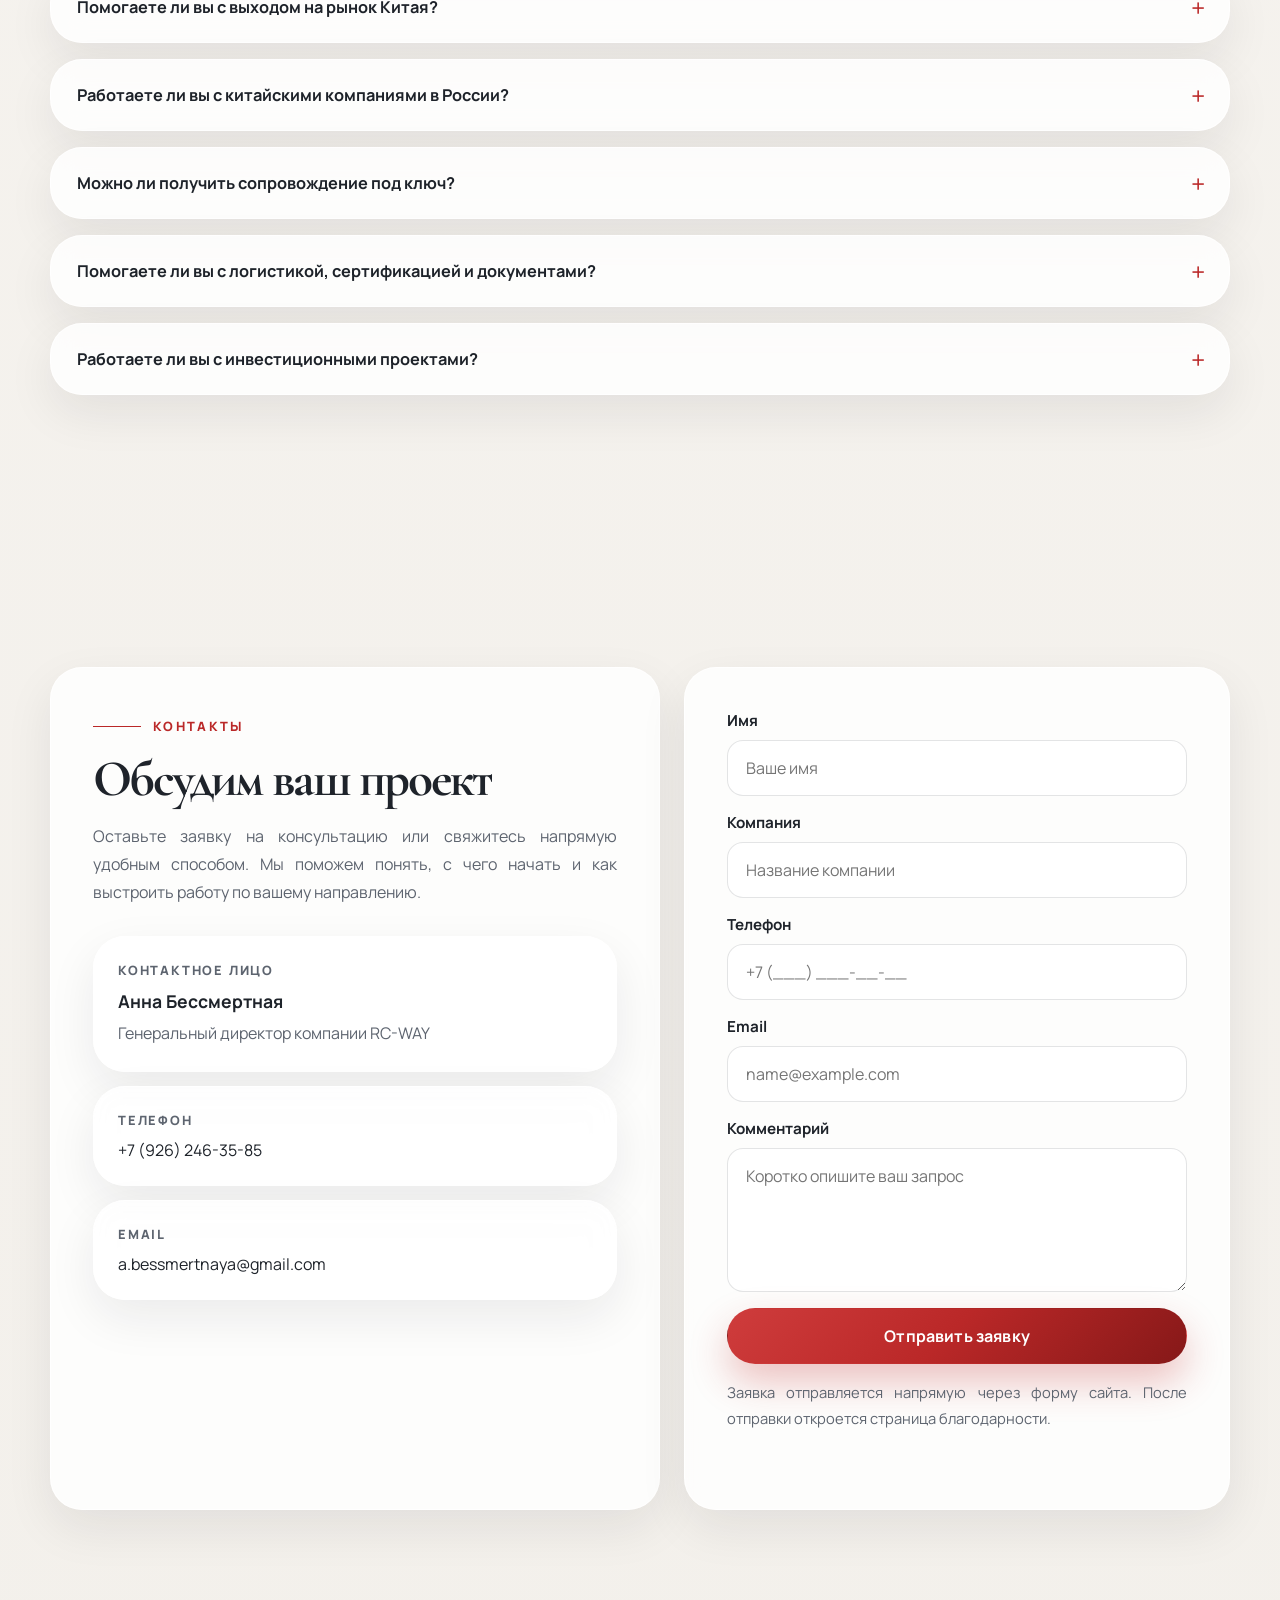
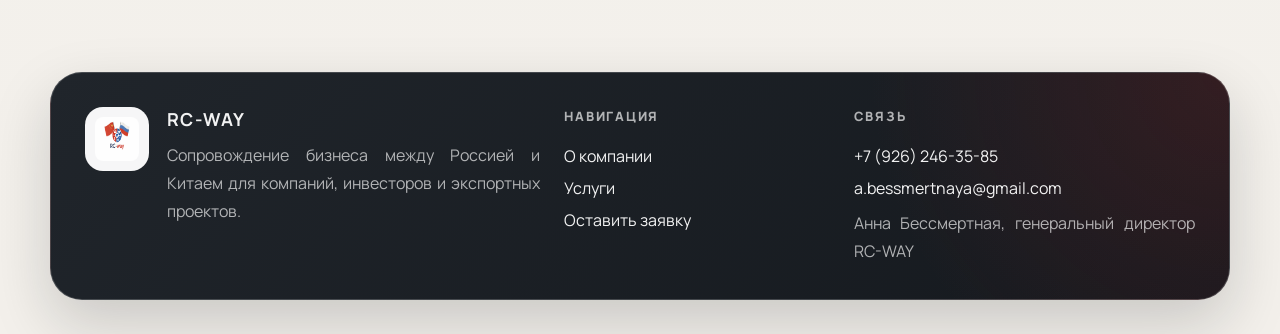
==== commit f2d5a85e: "Add files via upload" ====
--- a/index.html
+++ b/index.html
@@ -355,7 +355,14 @@
           </div>
 
           <div class="form-card reveal reveal--delay-2">
-            <form class="lead-form" id="lead-form">
+            <form
+              class="lead-form"
+              id="lead-form"
+              action="https://formspree.io/f/xlgogdnp"
+              method="POST"
+            >
+              <input type="hidden" name="_subject" value="Новая заявка с сайта RC-WAY">
+              <input type="hidden" name="_next" value="thank-you.html">
               <div class="form-row">
                 <label for="name">Имя</label>
                 <input id="name" name="name" type="text" placeholder="Ваше имя" required>
@@ -373,12 +380,12 @@
                 <input id="email" name="email" type="email" placeholder="name@example.com" required>
               </div>
               <div class="form-row">
-                <label for="message">Краткое описание задачи</label>
-                <textarea id="message" name="message" rows="5" placeholder="Коротко опишите ваш запрос" required></textarea>
+                <label for="message">Комментарий</label>
+                <textarea id="message" name="message" rows="5" placeholder="Коротко опишите ваш запрос"></textarea>
               </div>
               <button class="btn btn--accent btn--full" type="submit">Отправить заявку</button>
               <p class="form-note">
-                После отправки откроется письмо на вашем компьютере с уже заполненной темой и текстом.
+                Заявка отправляется напрямую через форму сайта. После отправки откроется страница благодарности.
               </p>
               <p class="form-status" id="form-status" aria-live="polite"></p>
             </form>
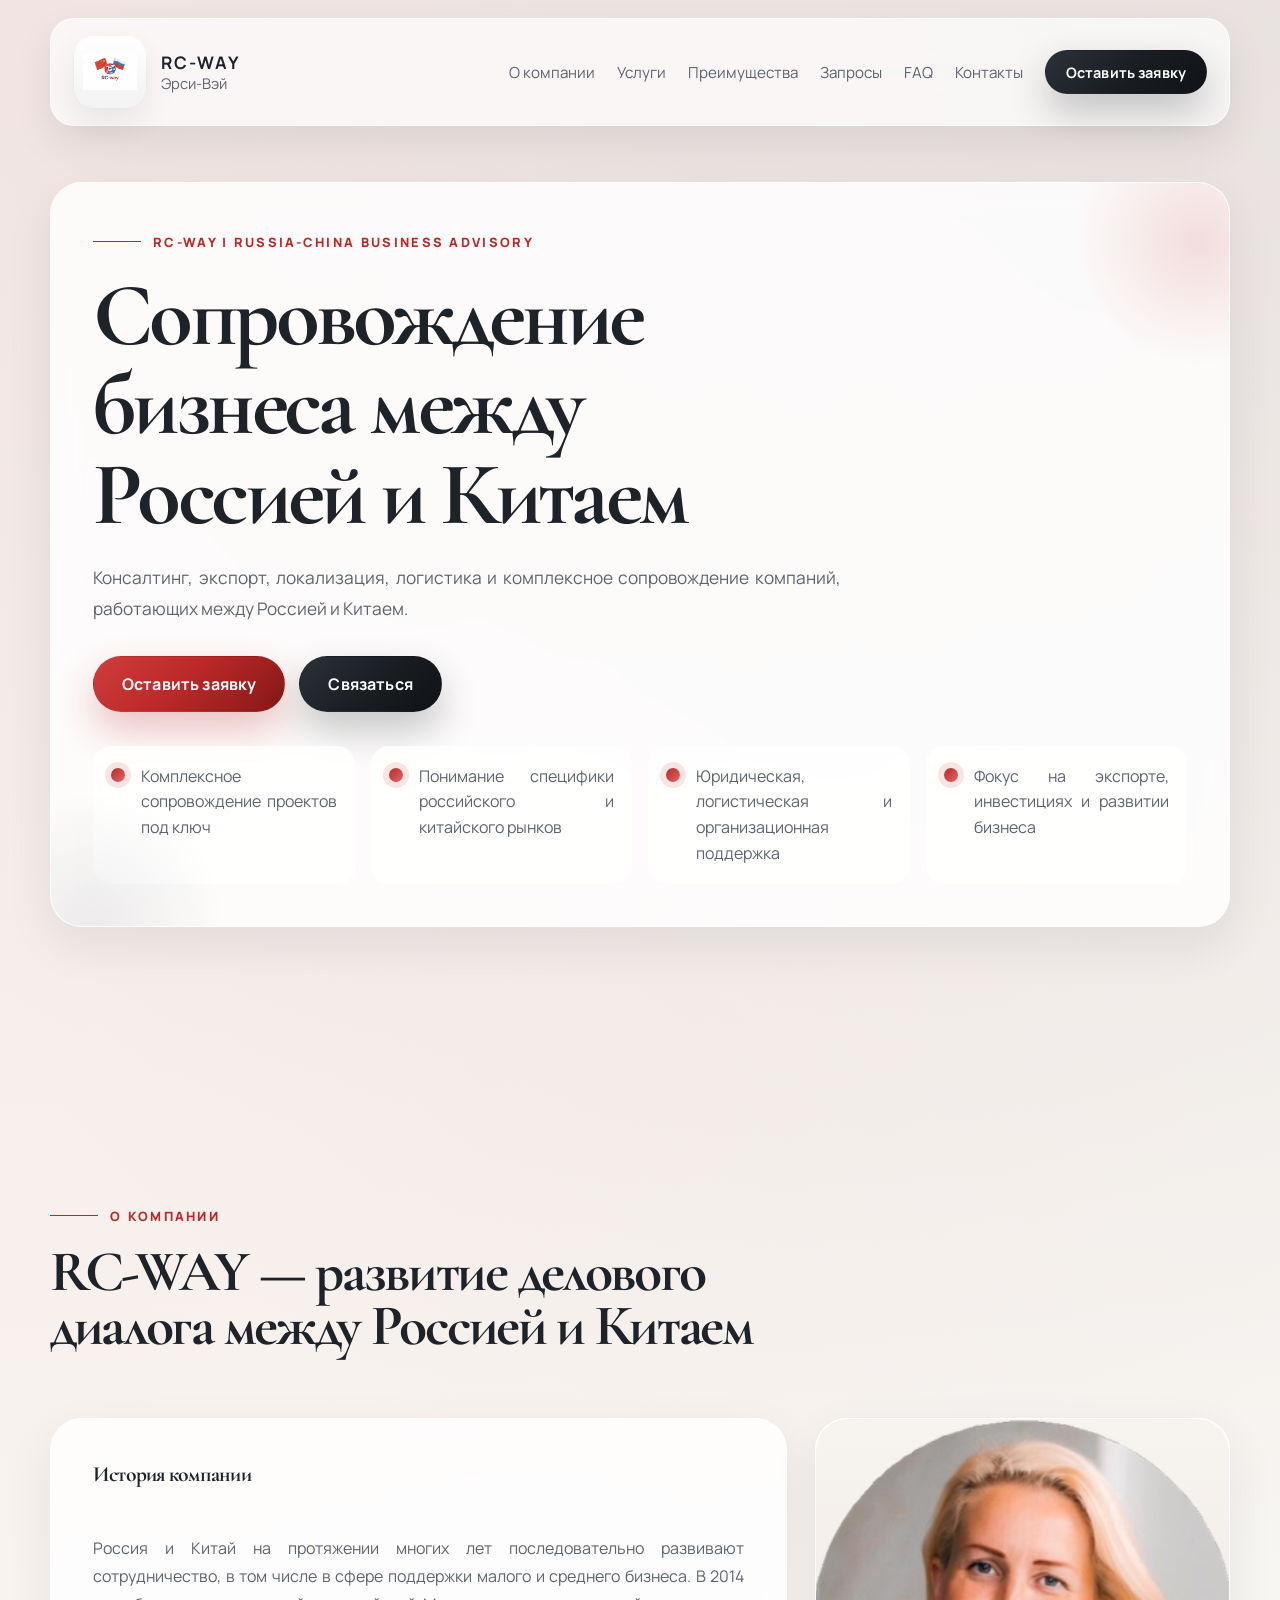
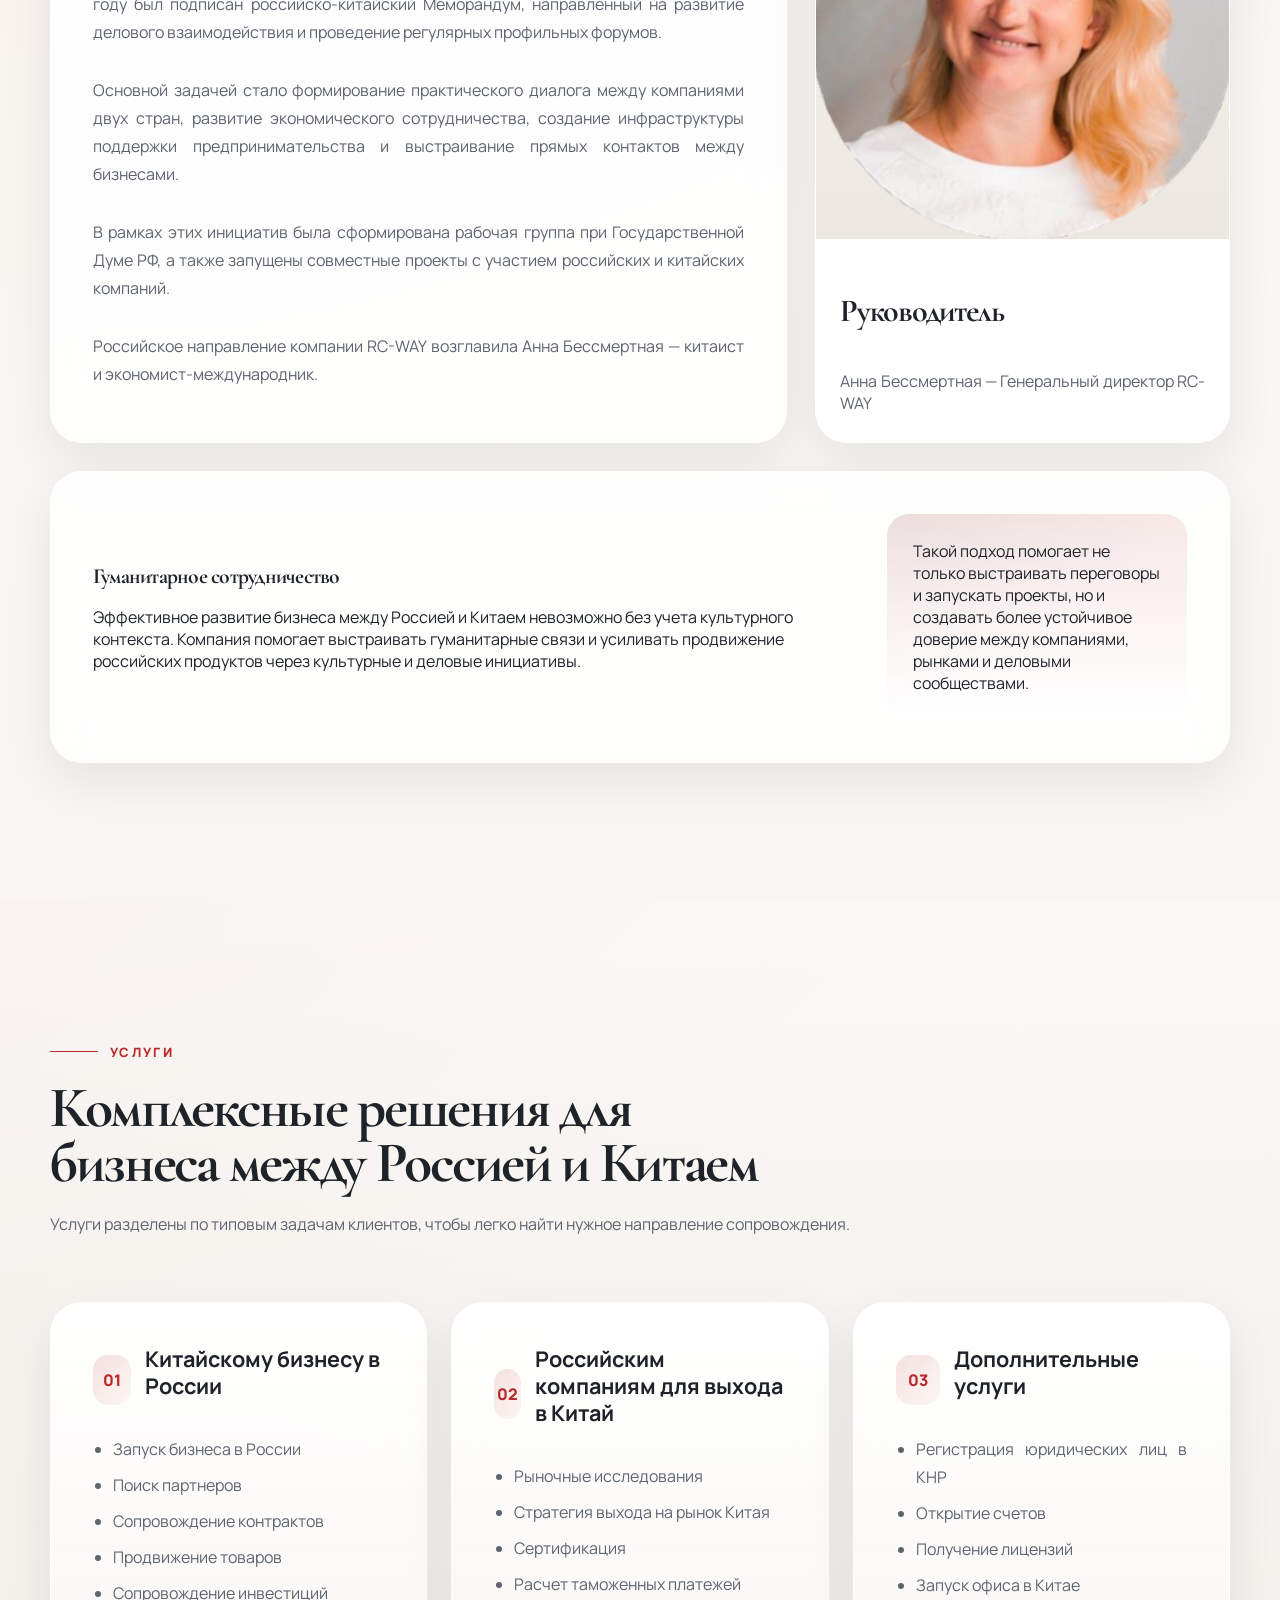
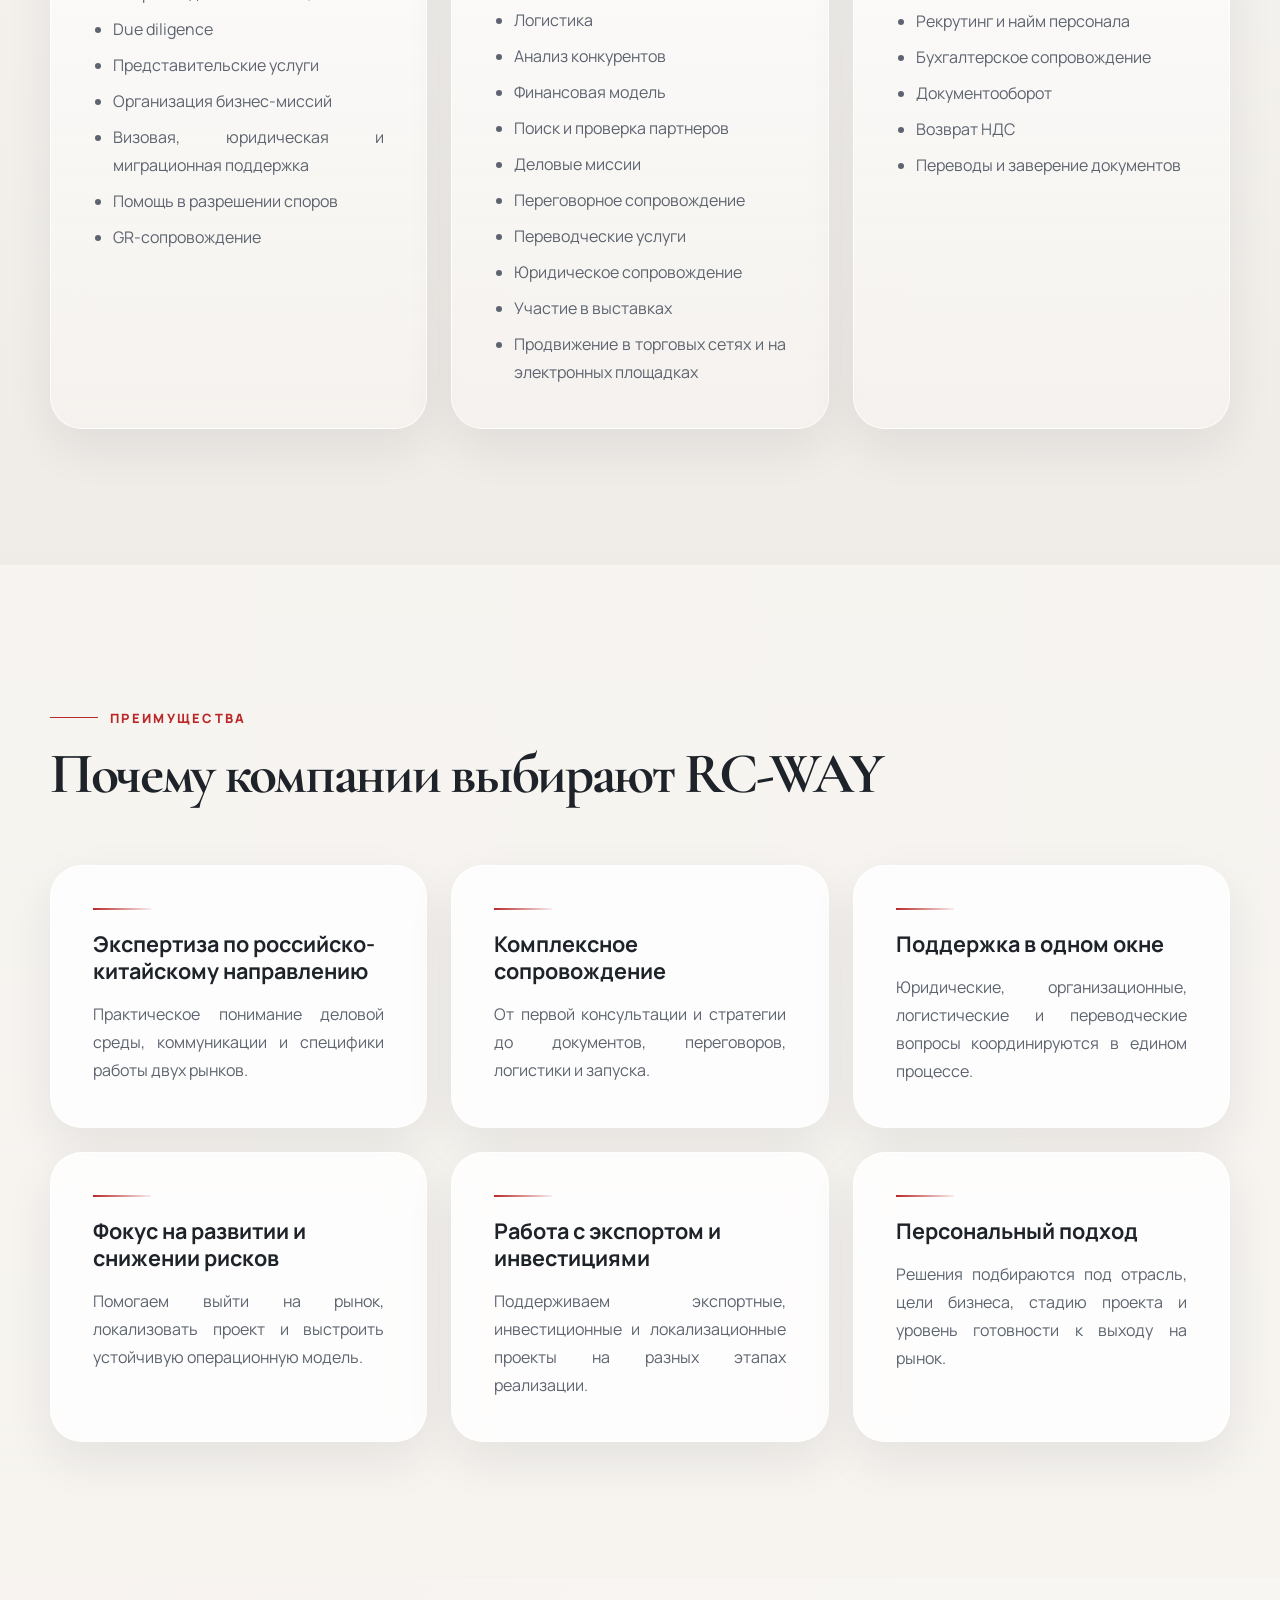
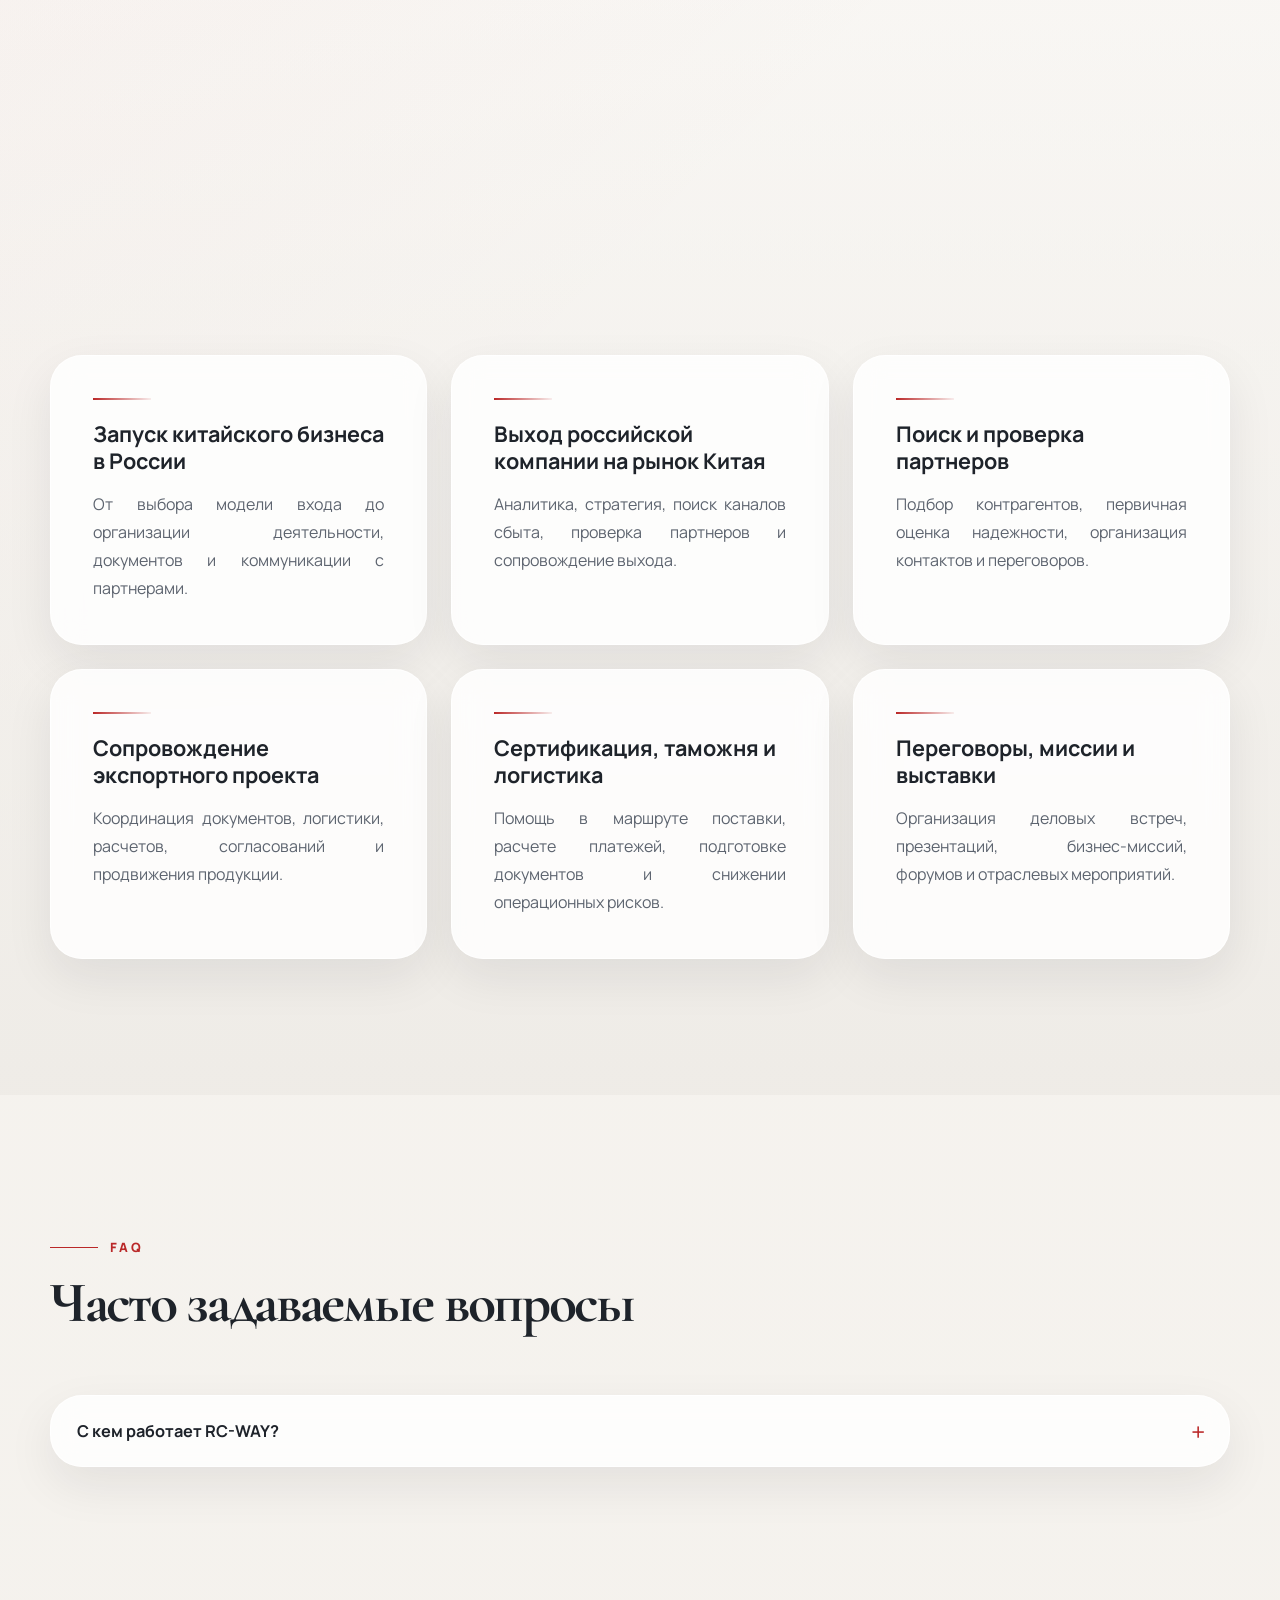
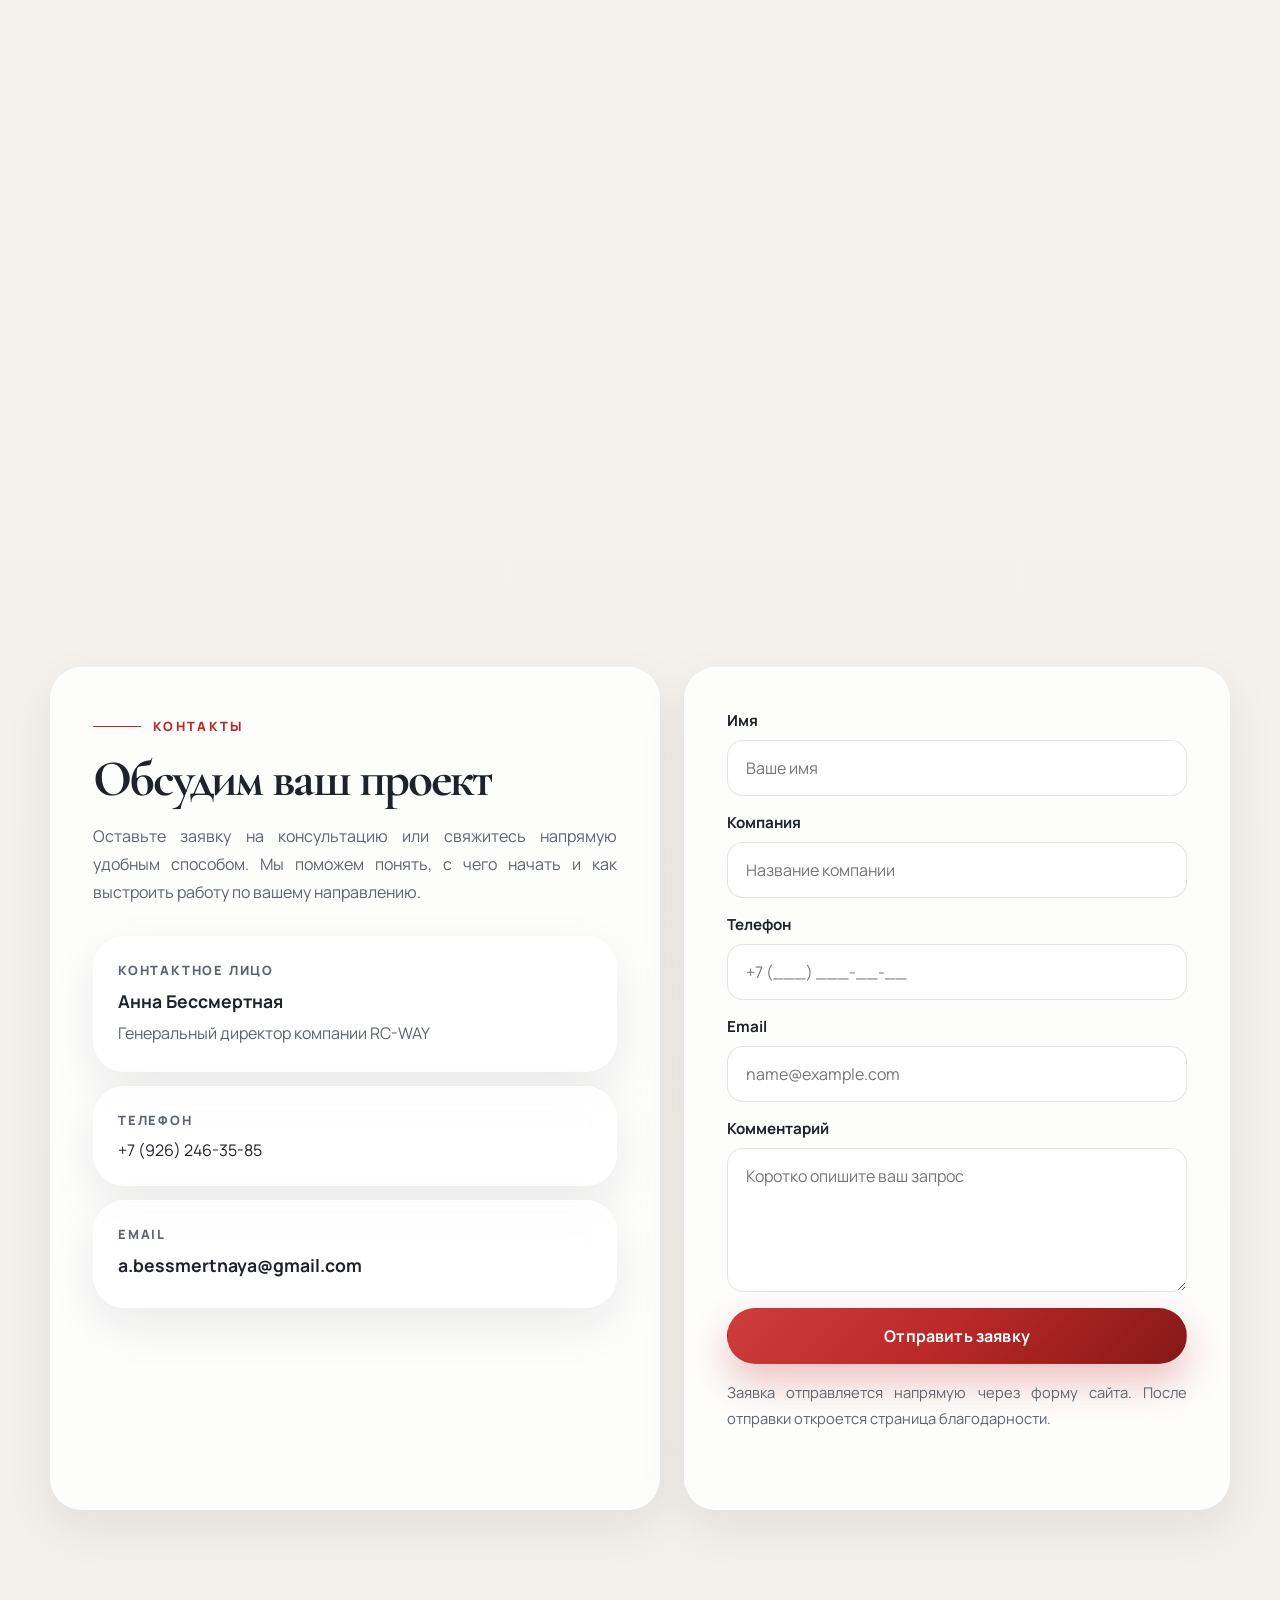
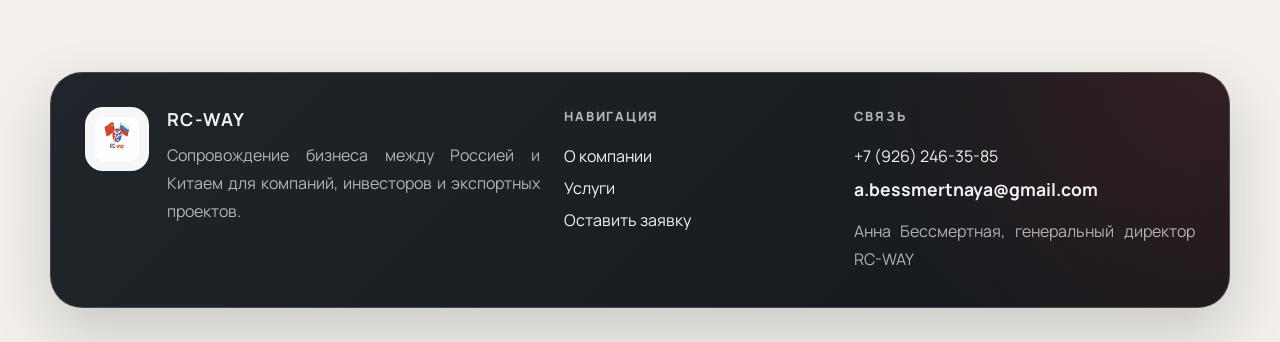
==== commit c61248fe: "Add files via upload" ====
--- a/index.html
+++ b/index.html
@@ -349,7 +349,7 @@
               </article>
               <article class="contact-card">
                 <span>Email</span>
-                <a href="mailto:a.bessmertnaya@gmail.com">a.bessmertnaya@gmail.com</a>
+                <strong>a.bessmertnaya@gmail.com</strong>
               </article>
             </div>
           </div>
@@ -361,6 +361,7 @@
               action="https://formspree.io/f/xlgogdnp"
               method="POST"
             >
+              <input type="text" name="_gotcha" class="form-honeypot" tabindex="-1" autocomplete="off">
               <input type="hidden" name="_subject" value="Новая заявка с сайта RC-WAY">
               <input type="hidden" name="_next" value="thank-you.html">
               <div class="form-row">
@@ -414,7 +415,7 @@
         <div class="site-footer__contacts">
           <span>Связь</span>
           <a href="tel:+79262463585">+7 (926) 246-35-85</a>
-          <a href="mailto:a.bessmertnaya@gmail.com">a.bessmertnaya@gmail.com</a>
+          <strong>a.bessmertnaya@gmail.com</strong>
           <p>Анна Бессмертная, генеральный директор RC-WAY</p>
         </div>
       </div>
--- a/css/style.css
+++ b/css/style.css
@@ -847,6 +847,10 @@
   box-shadow: 0 0 0 4px rgba(186, 40, 40, 0.08);
 }
 
+.form-honeypot {
+  display: none !important;
+}
+
 .form-note,
 .form-status {
   font-size: 0.92rem;
@@ -856,6 +860,40 @@
   min-height: 1.35em;
   font-weight: 700;
   color: var(--accent-dark);
+}
+
+.thank-you-page {
+  display: flex;
+  align-items: center;
+  min-height: 100vh;
+  padding: 48px 0;
+}
+
+.thank-you-card {
+  max-width: 760px;
+  margin: 0 auto;
+  padding: 48px;
+  border: 1px solid rgba(255, 255, 255, 0.78);
+  border-radius: var(--radius-2xl);
+  background: var(--surface-strong);
+  box-shadow: var(--shadow-soft);
+  text-align: center;
+}
+
+.thank-you-card h1 {
+  margin: 0 0 18px;
+  font-family: "Cormorant Garamond", Georgia, serif;
+  font-size: clamp(2.8rem, 5vw, 4.4rem);
+  line-height: 0.95;
+  letter-spacing: -0.04em;
+}
+
+.thank-you-card p {
+  max-width: 44ch;
+  margin: 0 auto 28px;
+  color: var(--muted);
+  line-height: 1.75;
+  text-align: center;
 }
 
 .site-footer {
@@ -1101,4 +1139,8 @@
     min-height: 320px;
     max-height: none;
   }
-}
+
+  .thank-you-card {
+    padding: 32px 24px;
+  }
+}
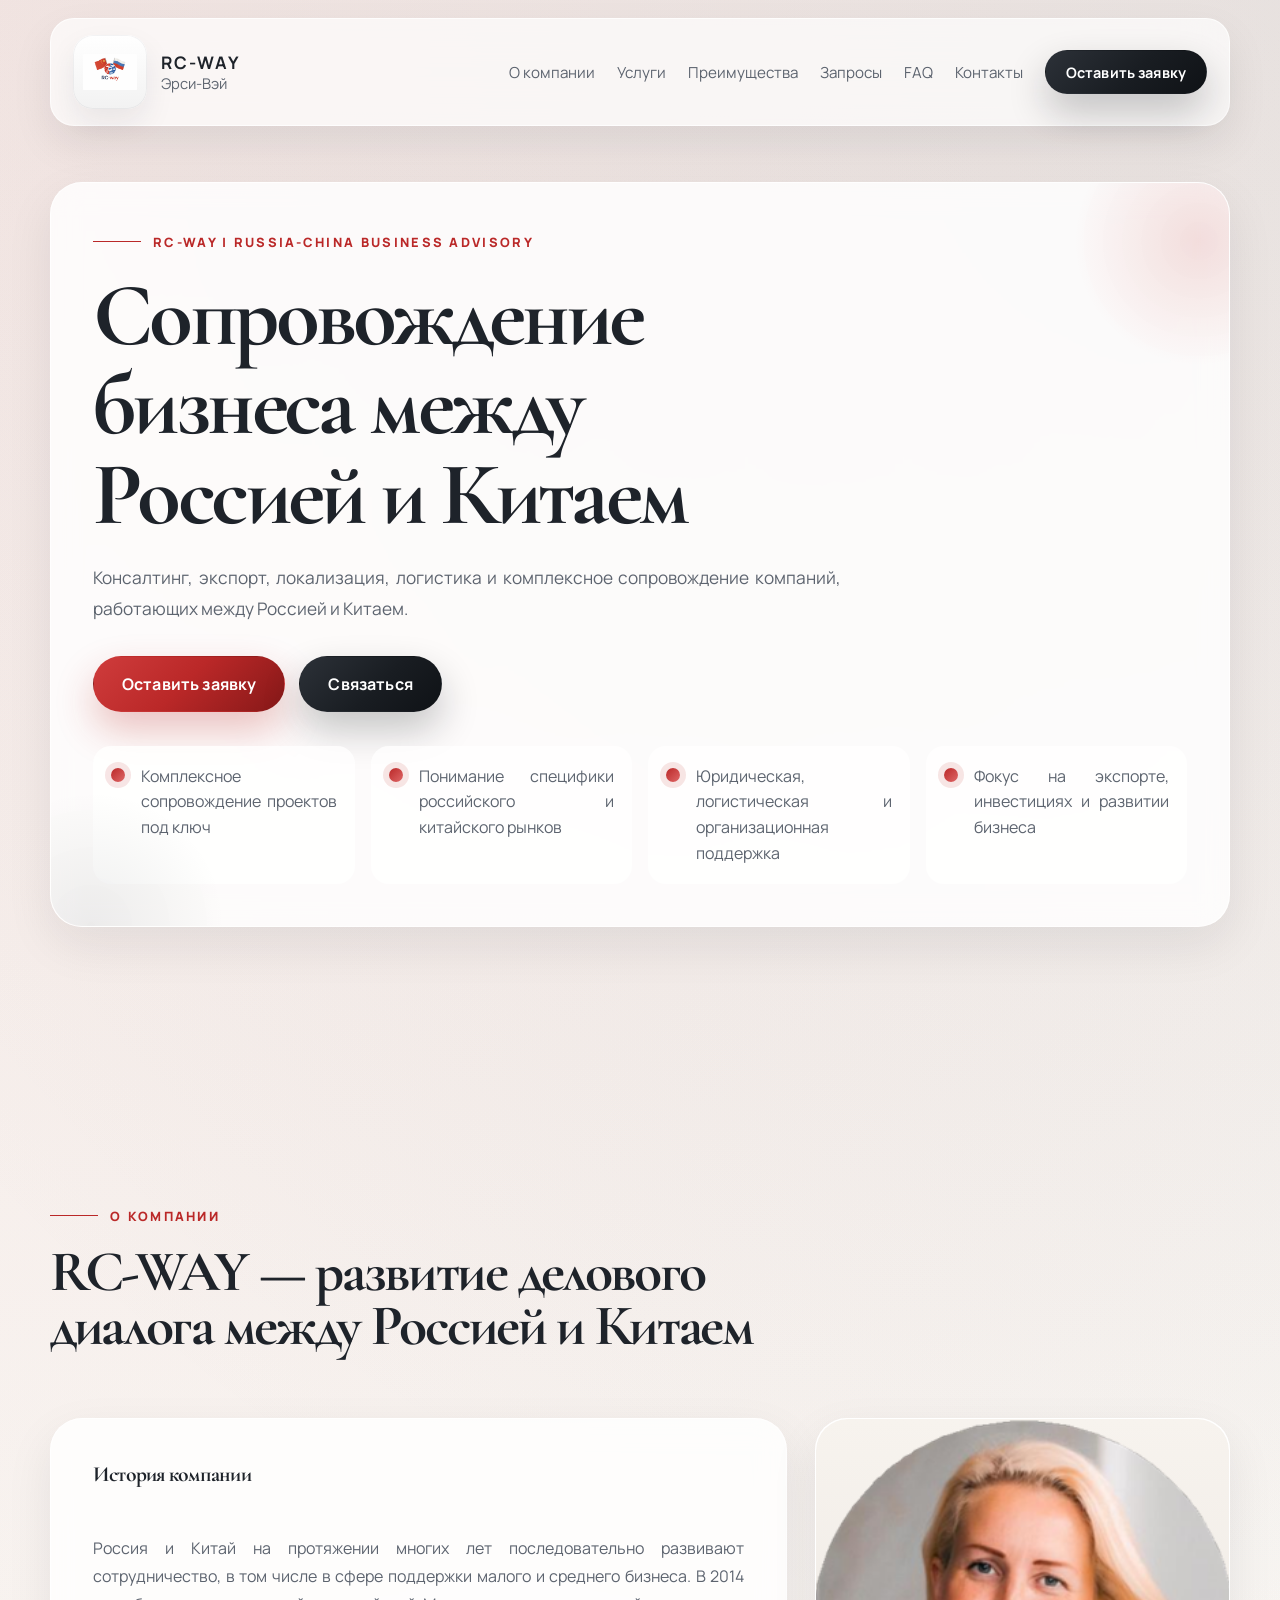
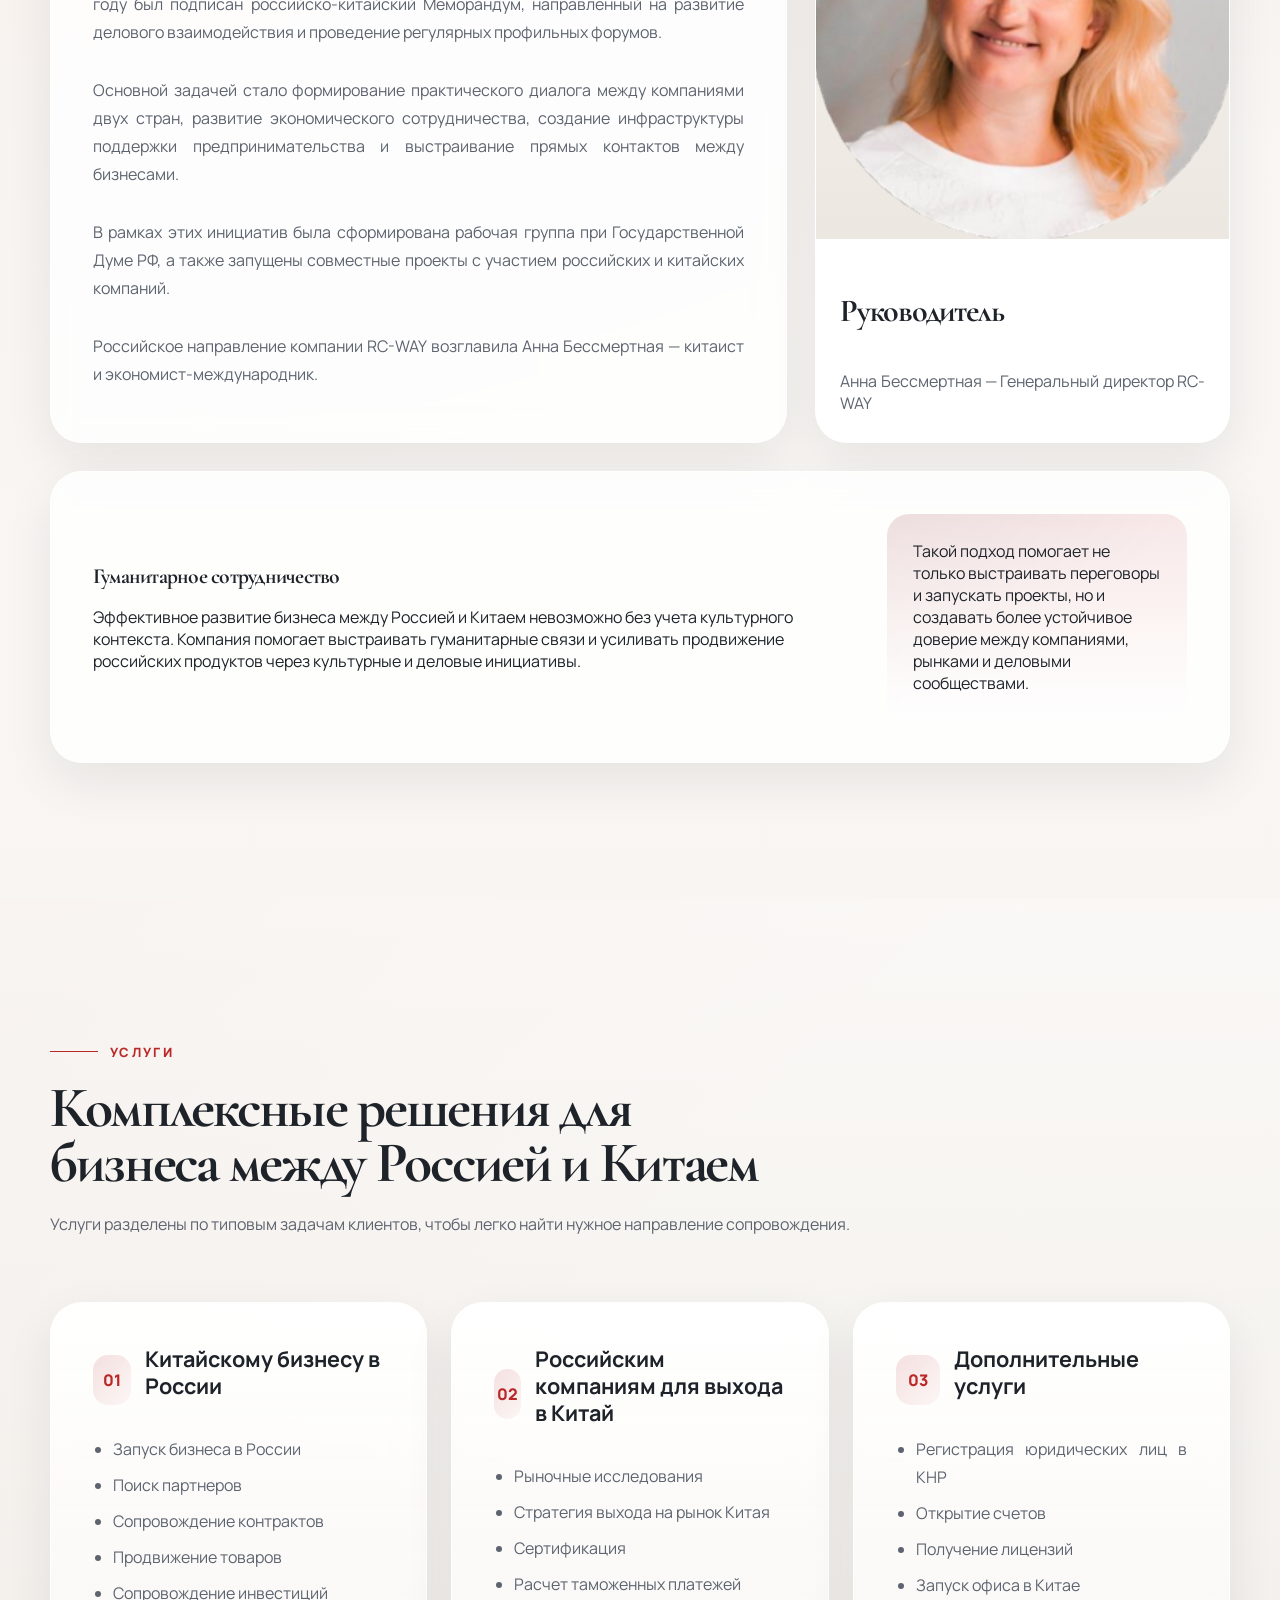
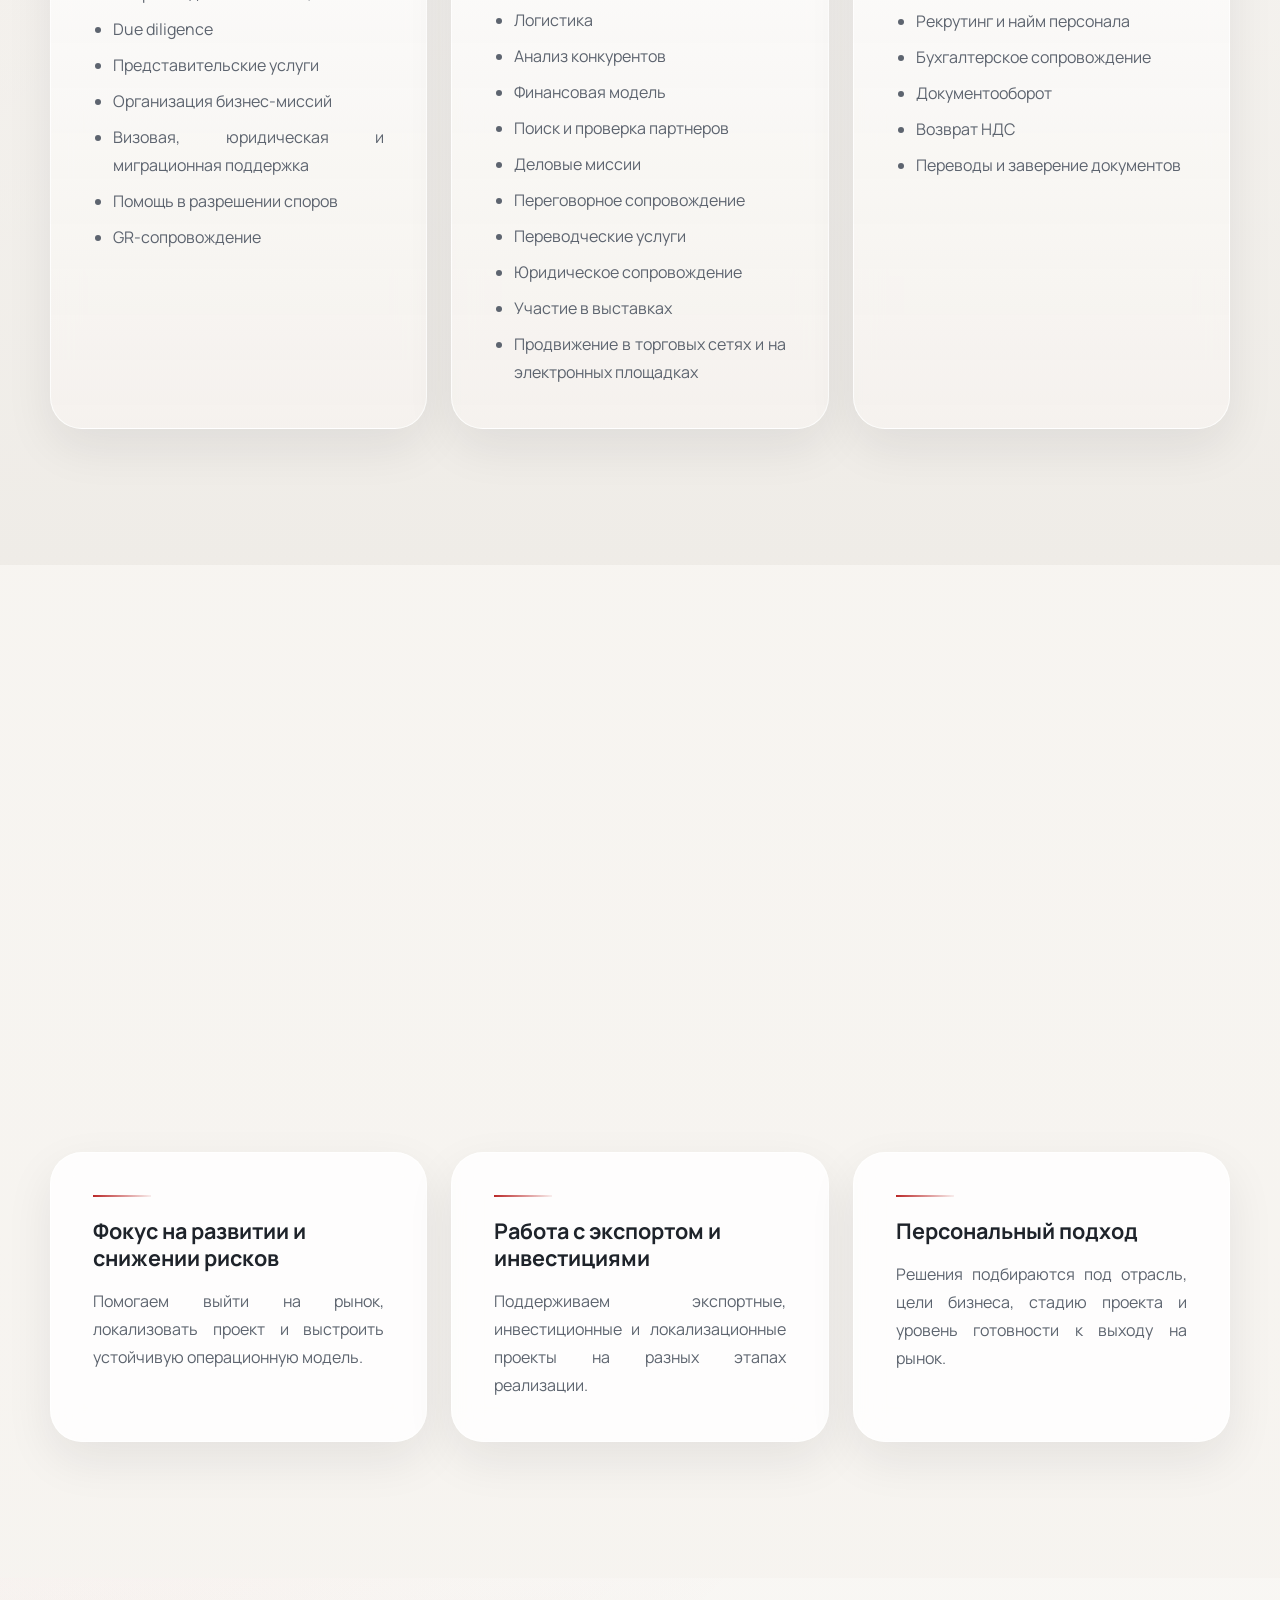
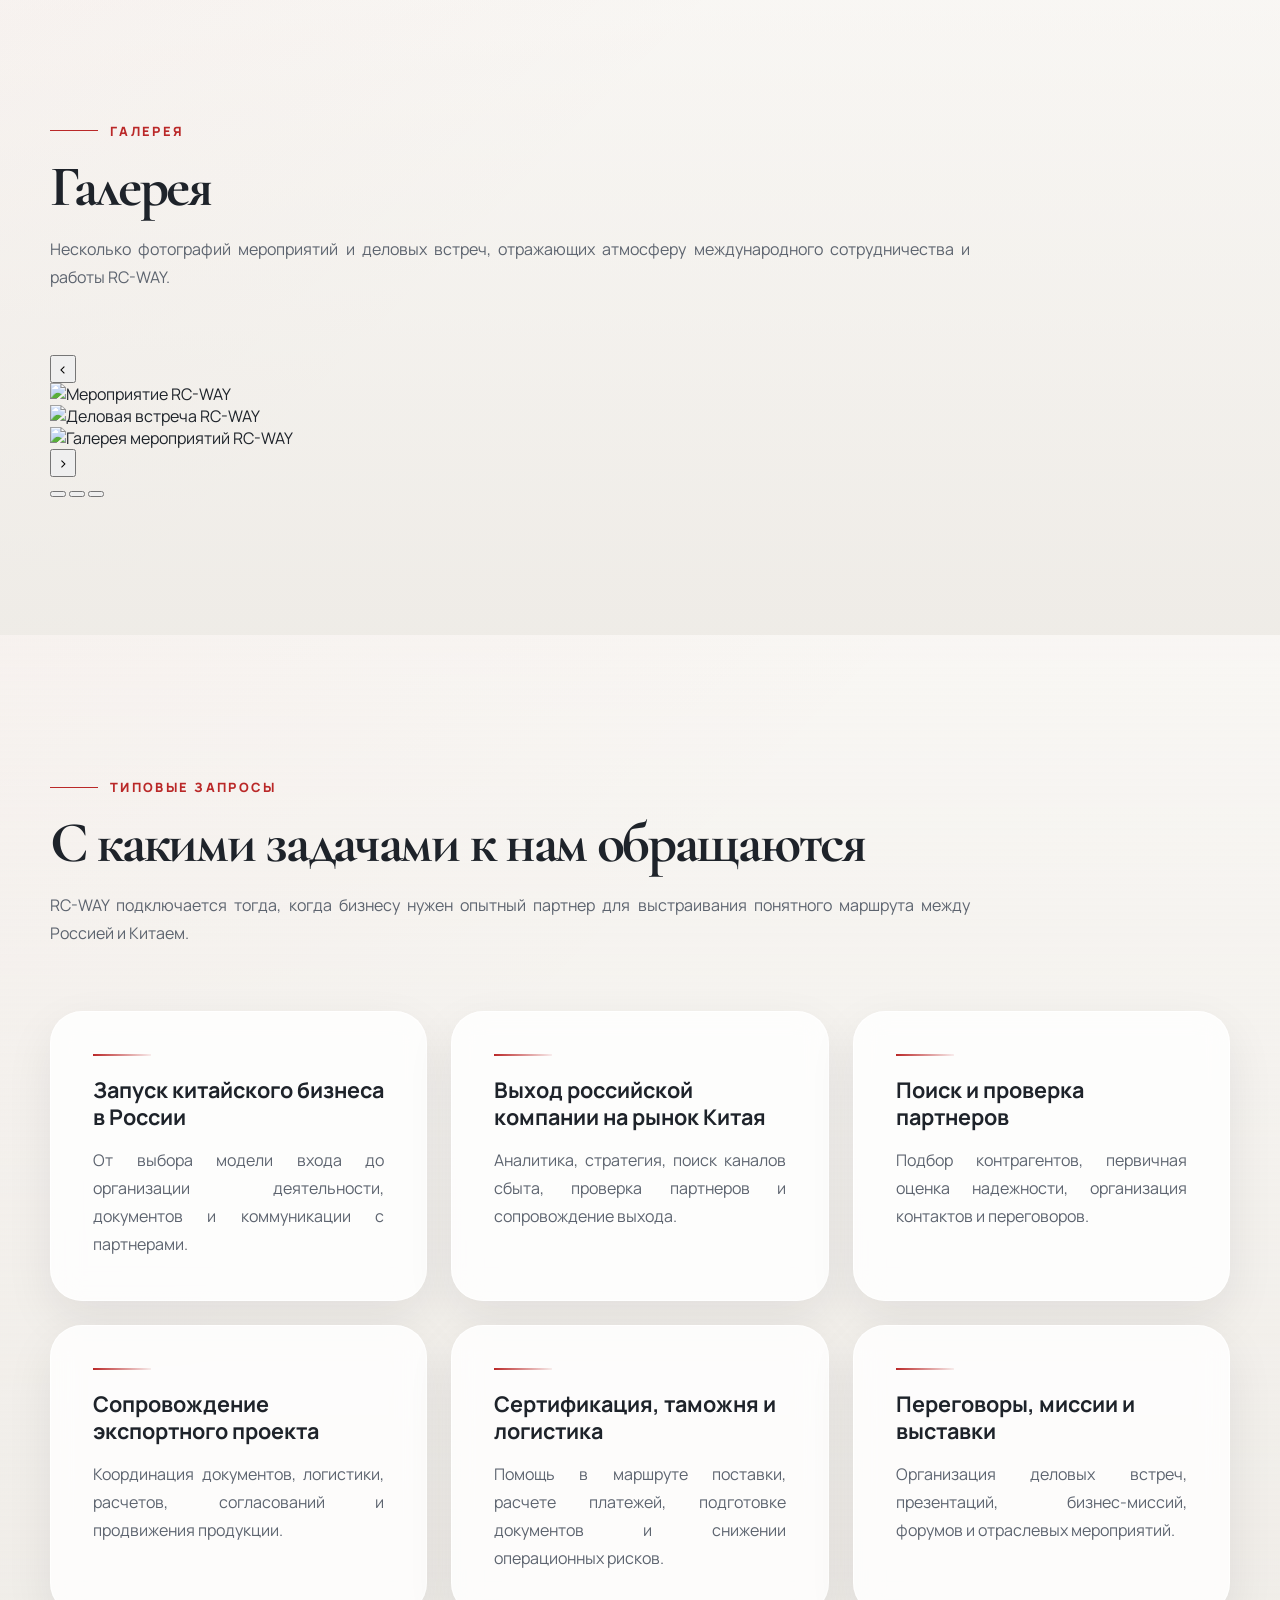
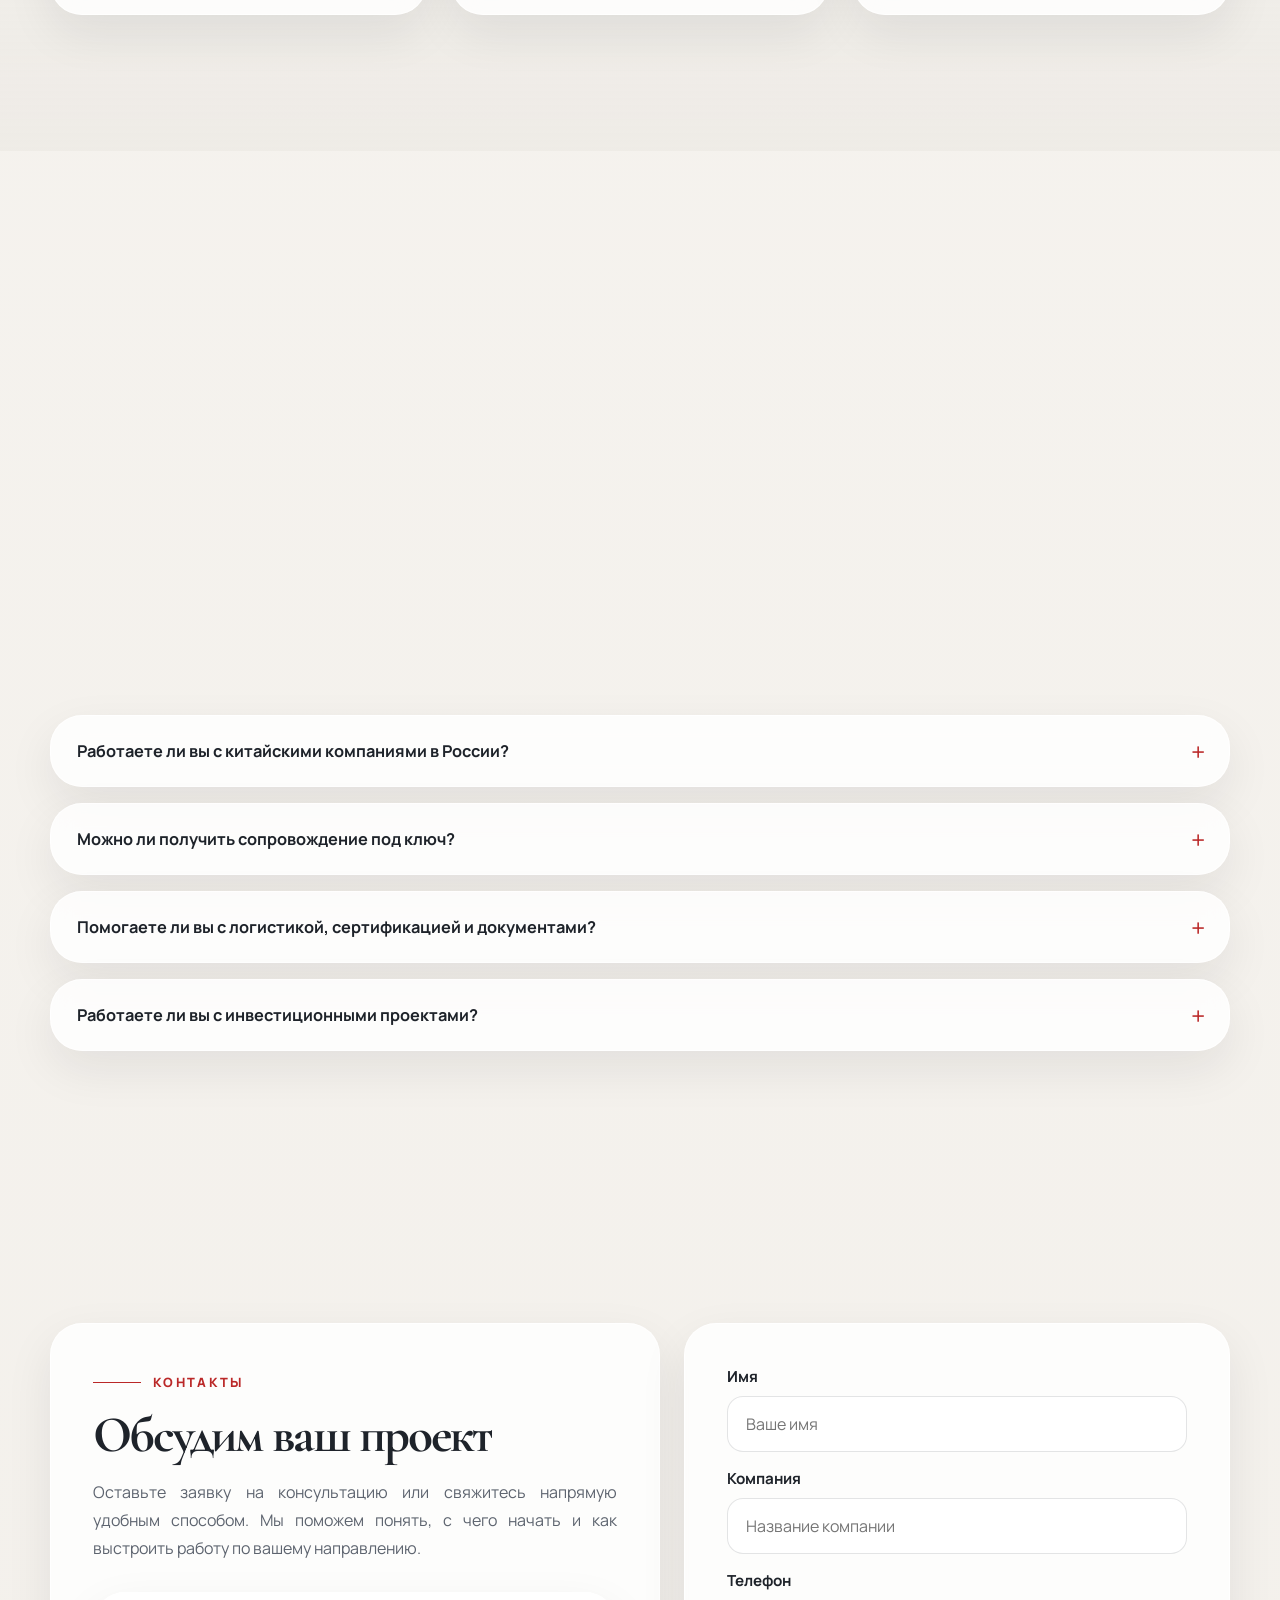
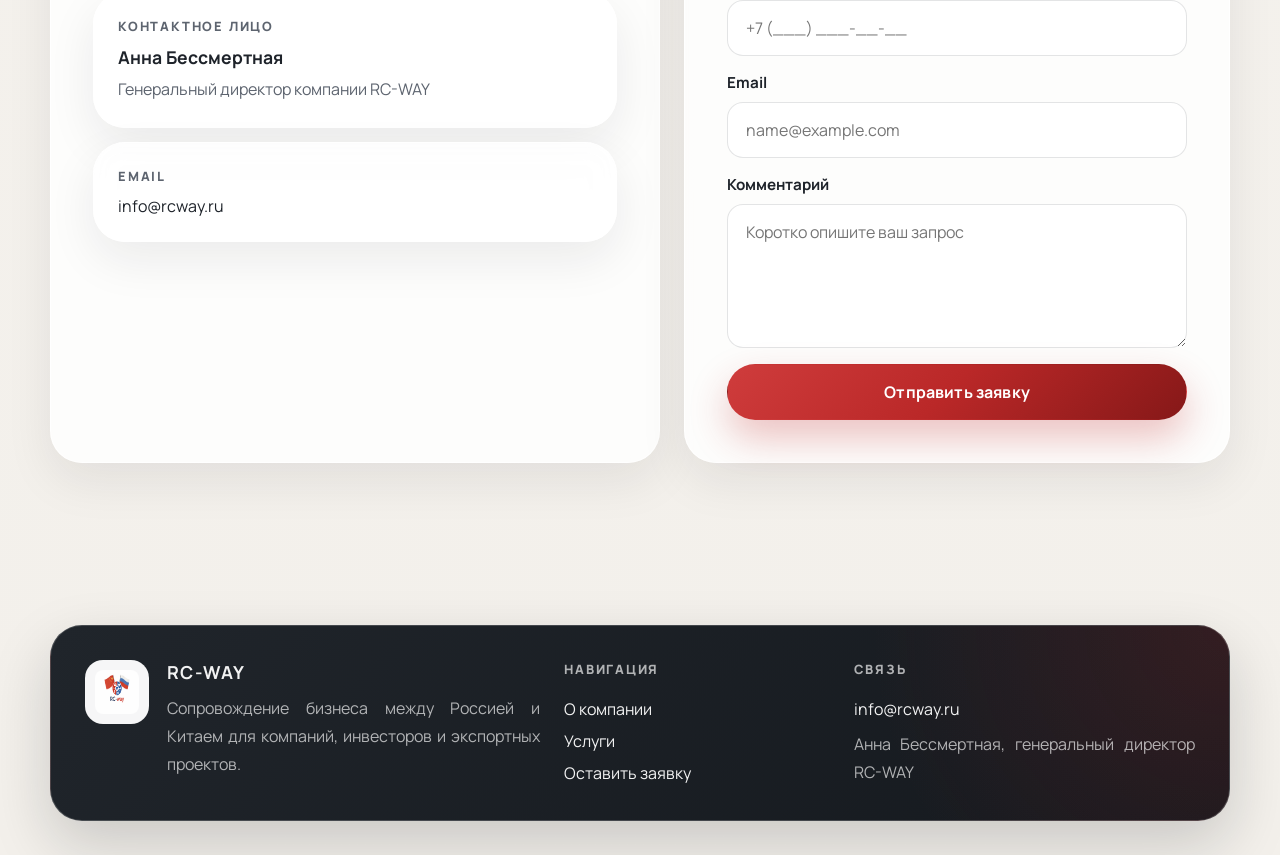
==== commit 3cb7f7ab: "Add files via upload" ====
--- a/index.html
+++ b/index.html
@@ -247,6 +247,55 @@
         </div>
       </section>
 
+      <section class="section section--soft reveal" id="gallery">
+        <div class="container">
+          <div class="section-heading reveal">
+            <span class="eyebrow">Галерея</span>
+            <h2>Галерея</h2>
+            <p>
+              Несколько фотографий мероприятий и деловых встреч, отражающих атмосферу
+              международного сотрудничества и работы RC-WAY.
+            </p>
+          </div>
+
+          <div class="gallery-slider reveal reveal--delay-1" data-slider>
+            <button class="gallery-slider__control gallery-slider__control--prev" type="button" aria-label="Предыдущий слайд" data-slider-prev>
+              <span aria-hidden="true">‹</span>
+            </button>
+
+            <div class="gallery-slider__viewport">
+              <div class="gallery-slider__track" data-slider-track>
+                <article class="gallery-slide">
+                  <div class="gallery-slide__frame">
+                    <img src="assets/gallery-1.jpg" alt="Мероприятие RC-WAY" loading="lazy">
+                  </div>
+                </article>
+                <article class="gallery-slide">
+                  <div class="gallery-slide__frame">
+                    <img src="assets/gallery-2.jpg" alt="Деловая встреча RC-WAY" loading="lazy">
+                  </div>
+                </article>
+                <article class="gallery-slide">
+                  <div class="gallery-slide__frame">
+                    <img src="assets/gallery-3.jpg" alt="Галерея мероприятий RC-WAY" loading="lazy">
+                  </div>
+                </article>
+              </div>
+            </div>
+
+            <button class="gallery-slider__control gallery-slider__control--next" type="button" aria-label="Следующий слайд" data-slider-next>
+              <span aria-hidden="true">›</span>
+            </button>
+
+            <div class="gallery-slider__dots" aria-label="Навигация по слайдам">
+              <button class="gallery-slider__dot is-active" type="button" aria-label="Слайд 1" data-slider-dot="0"></button>
+              <button class="gallery-slider__dot" type="button" aria-label="Слайд 2" data-slider-dot="1"></button>
+              <button class="gallery-slider__dot" type="button" aria-label="Слайд 3" data-slider-dot="2"></button>
+            </div>
+          </div>
+        </div>
+      </section>
+
       <section class="section section--soft reveal" id="cases">
         <div class="container">
           <div class="section-heading reveal">
@@ -344,12 +393,8 @@
                 <p>Генеральный директор компании RC-WAY</p>
               </article>
               <article class="contact-card">
-                <span>Телефон</span>
-                <a href="tel:+79262463585">+7 (926) 246-35-85</a>
-              </article>
-              <article class="contact-card">
                 <span>Email</span>
-                <strong>a.bessmertnaya@gmail.com</strong>
+                <a href="mailto:info@rcway.ru">info@rcway.ru</a>
               </article>
             </div>
           </div>
@@ -385,10 +430,6 @@
                 <textarea id="message" name="message" rows="5" placeholder="Коротко опишите ваш запрос"></textarea>
               </div>
               <button class="btn btn--accent btn--full" type="submit">Отправить заявку</button>
-              <p class="form-note">
-                Заявка отправляется напрямую через форму сайта. После отправки откроется страница благодарности.
-              </p>
-              <p class="form-status" id="form-status" aria-live="polite"></p>
             </form>
           </div>
         </div>
@@ -414,8 +455,7 @@
 
         <div class="site-footer__contacts">
           <span>Связь</span>
-          <a href="tel:+79262463585">+7 (926) 246-35-85</a>
-          <strong>a.bessmertnaya@gmail.com</strong>
+          <a href="mailto:info@rcway.ru">info@rcway.ru</a>
           <p>Анна Бессмертная, генеральный директор RC-WAY</p>
         </div>
       </div>
